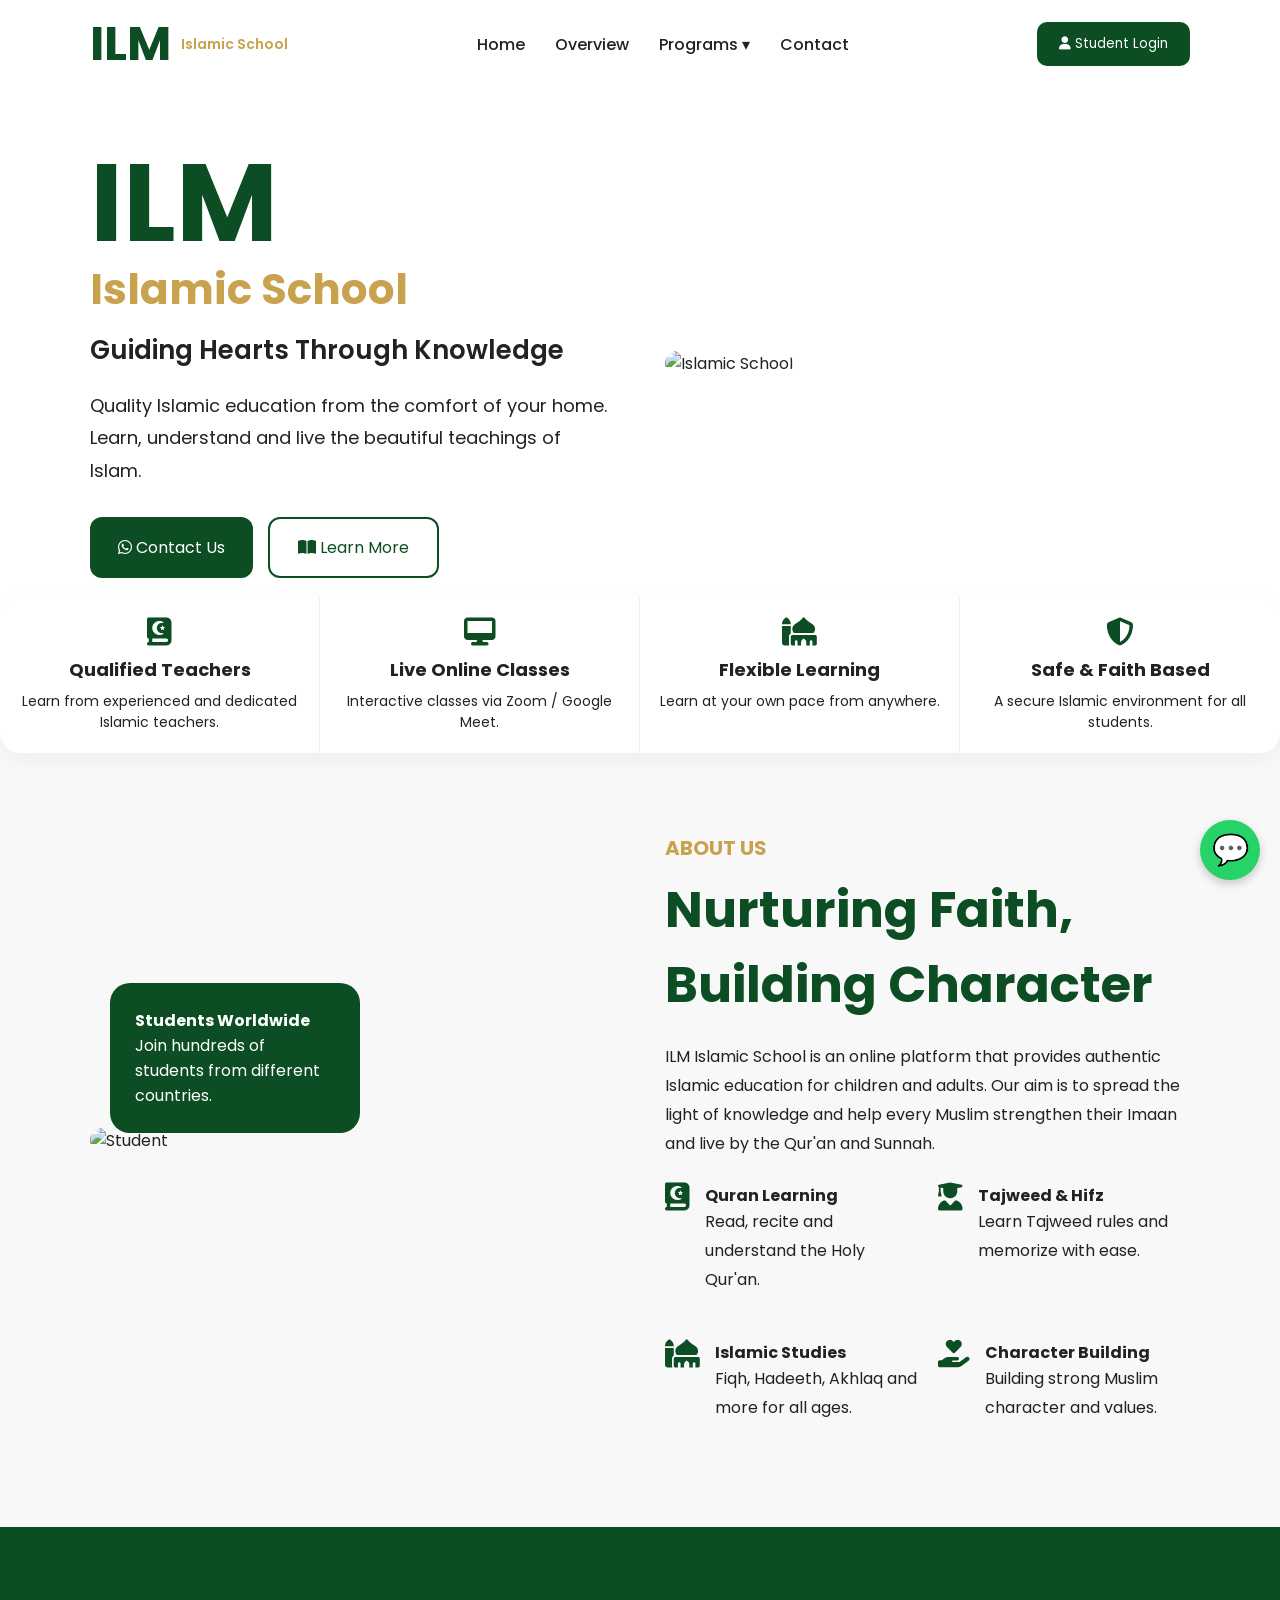
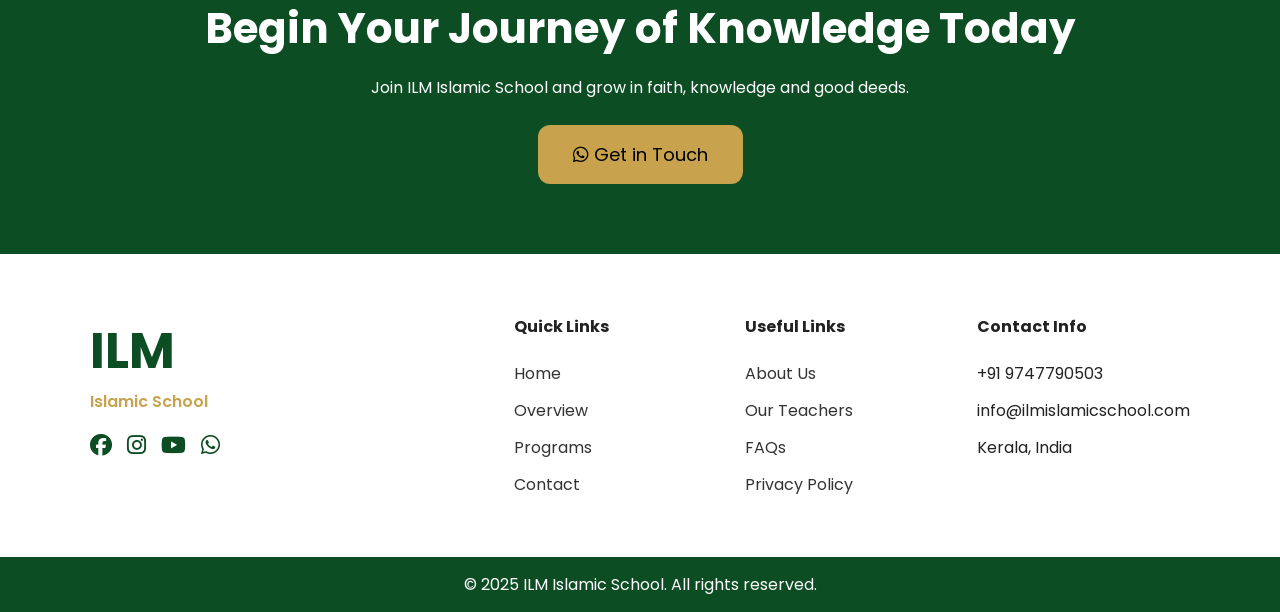
==== index.html @ 9dd50a50 "Update index.html" ====
<!DOCTYPE html>
<html lang="en">
<head>
<meta charset="UTF-8">
<meta name="viewport" content="width=device-width, initial-scale=1.0">

<title>ILM Islamic School</title>

<link rel="stylesheet" href="style.css">

<link rel="preconnect" href="https://fonts.googleapis.com">
<link rel="preconnect" href="https://fonts.gstatic.com" crossorigin>

<link href="https://fonts.googleapis.com/css2?family=Poppins:wght@300;400;500;600;700&display=swap" rel="stylesheet">

<link rel="stylesheet"
href="https://cdnjs.cloudflare.com/ajax/libs/font-awesome/6.5.1/css/all.min.css">

</head>

<body>

<!-- HEADER -->

<header>

<div class="logo">
<h1>ILM</h1>
<p>Islamic School</p>
</div>

<div class="menu-toggle">☰</div>

<nav>
<ul class="nav-links">

<li><a href="#">Home</a></li>

<li><a href="#">Overview</a></li>

<li class="dropdown">

<a href="#">Programs ▾</a>

<ul class="dropdown-menu">

<li><a href="#">Madrasa Program</a></li>

<li><a href="#">Quran & Tajweed</a></li>

<li><a href="#">Islamic Studies</a></li>

<li><a href="#">Weekend Batch</a></li>

<li><a href="#">German Language</a></li>

</ul>

</li>

<li><a href="#">Contact</a></li>

</ul>
</nav>

<button class="login-btn">
<i class="fa-solid fa-user"></i>
Student Login
</button>

</header>

<!-- HERO -->

<section class="hero fade-in">

<div class="hero-left">

<h2>ILM</h2>

<h3>Islamic School</h3>

<p class="tagline">
Guiding Hearts Through Knowledge
</p>

<p class="desc">

Quality Islamic education from the comfort
of your home. Learn, understand and live
the beautiful teachings of Islam.

</p>

<div class="hero-buttons">

<button class="green-btn">
<i class="fa-brands fa-whatsapp"></i>
Contact Us
</button>

<button class="outline-btn">
<i class="fa-solid fa-book-open"></i>
Learn More
</button>

</div>

</div>

<div class="hero-right">

<img src="https://images.unsplash.com/photo-1609599006353-e629aaabfeae?q=80&w=1200&auto=format&fit=crop" alt="Islamic School">

</div>

</section>

<!-- FEATURES -->

<section class="features fade-in">

<div class="feature-box">

<i class="fa-solid fa-book-quran"></i>

<h4>Qualified Teachers</h4>

<p>
Learn from experienced and dedicated Islamic teachers.
</p>

</div>

<div class="feature-box">

<i class="fa-solid fa-desktop"></i>

<h4>Live Online Classes</h4>

<p>
Interactive classes via Zoom / Google Meet.
</p>

</div>

<div class="feature-box">

<i class="fa-solid fa-mosque"></i>

<h4>Flexible Learning</h4>

<p>
Learn at your own pace from anywhere.
</p>

</div>

<div class="feature-box">

<i class="fa-solid fa-shield-halved"></i>

<h4>Safe & Faith Based</h4>

<p>
A secure Islamic environment for all students.
</p>

</div>

</section>

<!-- ABOUT -->

<section class="about fade-in">

<div class="about-image">

<img src="https://images.unsplash.com/photo-1516321318423-f06f85e504b3?q=80&w=1200&auto=format&fit=crop" alt="Student">

<div class="student-box">

<h4>Students Worldwide</h4>

<p>
Join hundreds of students from different countries.
</p>

</div>

</div>

<div class="about-text">

<h5>ABOUT US</h5>

<h2>
Nurturing Faith,<br>
Building Character
</h2>

<p>

ILM Islamic School is an online platform that provides authentic Islamic education for children and adults. Our aim is to spread the light of knowledge and help every Muslim strengthen their Imaan and live by the Qur'an and Sunnah.

</p>

<div class="about-grid">

<div class="about-item">

<i class="fa-solid fa-book-quran"></i>

<div>

<h4>Quran Learning</h4>

<p>
Read, recite and understand the Holy Qur'an.
</p>

</div>

</div>

<div class="about-item">

<i class="fa-solid fa-user-graduate"></i>

<div>

<h4>Tajweed & Hifz</h4>

<p>
Learn Tajweed rules and memorize with ease.
</p>

</div>

</div>

<div class="about-item">

<i class="fa-solid fa-mosque"></i>

<div>

<h4>Islamic Studies</h4>

<p>
Fiqh, Hadeeth, Akhlaq and more for all ages.
</p>

</div>

</div>

<div class="about-item">

<i class="fa-solid fa-hand-holding-heart"></i>

<div>

<h4>Character Building</h4>

<p>
Building strong Muslim character and values.
</p>

</div>

</div>

</div>

</div>

</section>

<!-- CTA -->

<section class="cta fade-in">

<h2>Begin Your Journey of Knowledge Today</h2>

<p>

Join ILM Islamic School and grow in faith,
knowledge and good deeds.

</p>

<button>

<i class="fa-brands fa-whatsapp"></i>
Get in Touch

</button>

</section>

<!-- FOOTER -->

<footer>

<div class="footer-logo">

<h2>ILM</h2>

<p>Islamic School</p>

<div class="socials">

<i class="fa-brands fa-facebook"></i>

<i class="fa-brands fa-instagram"></i>

<i class="fa-brands fa-youtube"></i>

<i class="fa-brands fa-whatsapp"></i>

</div>

</div>

<div class="footer-links">

<h4>Quick Links</h4>

<a href="#">Home</a>

<a href="#">Overview</a>

<a href="#">Programs</a>

<a href="#">Contact</a>

</div>

<div class="footer-links">

<h4>Useful Links</h4>

<a href="#">About Us</a>

<a href="#">Our Teachers</a>

<a href="#">FAQs</a>

<a href="#">Privacy Policy</a>

</div>

<div class="footer-links">

<h4>Contact Info</h4>

<p>+91 9747790503</p>

<p>info@ilmislamicschool.com</p>

<p>Kerala, India</p>

</div>

</footer>

<div class="copyright">

© 2025 ILM Islamic School. All rights reserved.

</div>

<a href="https://wa.me/919747790503" class="whatsapp-float">
💬
</a>

<script>

const toggle = document.querySelector(".menu-toggle");

const nav = document.querySelector(".nav-links");

toggle.addEventListener("click", () => {
nav.classList.toggle("active");
});

</script>

<script>

const faders = document.querySelectorAll('.fade-in');

window.addEventListener('scroll', () => {

faders.forEach(fader => {

const top = fader.getBoundingClientRect().top;

if(top < window.innerHeight - 100){
fader.classList.add('show');
}

});

});

</script>

</body>
</html>
---- style.css ----
*{
margin:0;
padding:0;
box-sizing:border-box;
font-family:'Poppins',sans-serif;
}

body{
background:#f8f8f8;
color:#222;
}

/* HEADER */

header{
display:flex;
justify-content:space-between;
align-items:center;
padding:20px 7%;
background:white;
}

.logo h1{
font-size:48px;
color:#0d4d23;
line-height:1;
}

.logo p{
font-size:14px;
color:#c8a24c;
font-weight:600;
}

nav{
display:flex;
gap:30px;
}

nav a{
text-decoration:none;
color:#222;
font-weight:500;
}

.login-btn{
background:#0d4d23;
color:white;
border:none;
padding:12px 22px;
border-radius:10px;
cursor:pointer;
}

/* HERO */

.hero{
display:grid;
grid-template-columns:1fr 1fr;
align-items:center;
padding:60px 7%;
gap:50px;
background:white;
}

.hero-left h2{
font-size:110px;
color:#0d4d23;
line-height:1;
}

.hero-left h3{
font-size:42px;
color:#c8a24c;
margin-bottom:10px;
}

.tagline{
font-size:26px;
font-weight:600;
margin-bottom:20px;
}

.desc{
font-size:18px;
line-height:1.8;
margin-bottom:30px;
}

.hero-buttons{
display:flex;
gap:15px;
}

.green-btn{
background:#0d4d23;
color:white;
padding:16px 28px;
border:none;
border-radius:12px;
font-size:16px;
cursor:pointer;
}

.outline-btn{
border:2px solid #0d4d23;
padding:16px 28px;
border-radius:12px;
background:transparent;
color:#0d4d23;
font-size:16px;
cursor:pointer;
}

.hero-right img{
width:100%;
border-radius:30px;
}

/* FEATURES */

.features{
display:grid;
grid-template-columns:repeat(4,1fr);
background:white;
margin-top:-40px;
border-radius:20px;
overflow:hidden;
box-shadow:0 5px 20px rgba(0,0,0,0.05);
}

.feature-box{
padding:20px 15px;
text-align:center;
border-right:1px solid #eee;
background:none;
box-shadow:none;
border-radius:0;
}

.feature-box:last-child{
border-right:none;
}

.feature-box i{
font-size:28px;
color:#0d4d23;
margin-bottom:10px;
}

.feature-box h4{
font-size:18px;
margin-bottom:8px;
}

.feature-box p{
font-size:14px;
line-height:1.5;
}

/* ABOUT */

.about{
display:grid;
grid-template-columns:1fr 1fr;
gap:50px;
padding:80px 7%;
align-items:center;
}

.about-image{
position:relative;
}

.about-image img{
width:100%;
border-radius:25px;
}

.student-box{
position:absolute;
bottom:20px;
left:20px;
background:#0d4d23;
color:white;
padding:25px;
border-radius:20px;
width:250px;
}

.about-text h5{
color:#c8a24c;
font-size:20px;
margin-bottom:10px;
}

.about-text h2{
font-size:50px;
color:#0d4d23;
margin-bottom:20px;
}

.about-text p{
line-height:1.8;
margin-bottom:25px;
}

.about-grid{
display:grid;
grid-template-columns:1fr 1fr;
gap:20px;
}

.about-item{
display:flex;
gap:15px;
align-items:flex-start;
}

.about-item i{
font-size:28px;
color:#0d4d23;
}

/* CTA */

.cta{
background:#0d4d23;
color:white;
text-align:center;
padding:70px 20px;
}

.cta h2{
font-size:42px;
margin-bottom:15px;
}

.cta p{
margin-bottom:25px;
}

.cta button{
background:#c8a24c;
border:none;
padding:16px 35px;
border-radius:12px;
font-size:18px;
cursor:pointer;
}

/* FOOTER */

footer{
background:white;
padding:60px 7%;
display:grid;
grid-template-columns:2fr 1fr 1fr 1fr;
gap:40px;
}

.footer-logo h2{
font-size:50px;
color:#0d4d23;
}

.footer-logo p{
color:#c8a24c;
font-weight:600;
margin-bottom:20px;
}

.socials{
display:flex;
gap:15px;
font-size:22px;
color:#0d4d23;
}

.footer-links{
display:flex;
flex-direction:column;
gap:12px;
}

.footer-links h4{
margin-bottom:10px;
}

.footer-links a{
text-decoration:none;
  
color:#333;

  @media (max-width: 768px) {

  header {
    flex-direction: column;
    gap: 20px;
    padding: 20px;
  }

  nav {
    display: flex;
    flex-wrap: wrap;
    justify-content: center;
    gap: 10px;
  }

  .hero {
    flex-direction: column;
    padding: 20px;
  }

  .hero-left,
  .hero-right {
    width: 100%;
  }

  .hero-left h1 {
    font-size: 60px;
  }

  .hero-left p {
    font-size: 18px;
  }

  .hero-buttons {
    flex-direction: column;
    gap: 15px;
  }

  .features,
  .about-content {
    grid-template-columns: 1fr;
  }

  .about {
    flex-direction: column;
  }

  footer {
    text-align: center;
  }

  .footer-content {
    flex-direction: column;
    gap: 20px;
  }

  img {
    max-width: 100%;
    height: auto;
  }
  }
}

.copyright{
background:#0d4d23;
color:white;
text-align:center;
padding:15px;
}

/* RESPONSIVE */

@media(max-width:768px){

.hero{
grid-template-columns:1fr;
}

.features{
grid-template-columns:1fr;
}

.about{
grid-template-columns:1fr;
}

.about-grid{
grid-template-columns:1fr;
}

footer{
grid-template-columns:1fr;
}

nav{
display:none;
}

.hero-left h2{
font-size:70px;
}

.hero-left h3{
font-size:30px;
}

}
.logo{
    display:flex;
    align-items:center;
    gap:10px;
}

.logo img{
    width:50px;
    height:50px;
    object-fit:cover;
    border-radius:50%;
}
.dropdown {
  position: relative;
}

.dropdown-menu {
  display: none;
  position: absolute;
  top: 100%;
  left: 0;
  background: white;
  min-width: 220px;
  border-radius: 10px;
  padding: 10px 0;
  box-shadow: 0 5px 15px rgba(0,0,0,0.1);
  z-index: 1000;
}

.dropdown-menu li {
  list-style: none;
}

.dropdown-menu li a {
  display: block;
  padding: 12px 18px;
  text-decoration: none;
  color: #0b5d2a;
  font-weight: 500;
}

.dropdown-menu li a:hover {
  background: #f3f3f3;
}

.dropdown:hover .dropdown-menu {
  display: block;
}

.dropdown-menu.show {
  display: block;
}
.nav-links{
display:flex;
gap:30px;
list-style:none;
align-items:center;
margin:0;
padding:0;
}

nav{
display:flex;
align-items:center;
gap:30px;
}
.dropdown-menu{
opacity:0;
visibility:hidden;
transform:translateY(10px);
transition:all 0.3s ease;
}

.dropdown:hover .dropdown-menu{
opacity:1;
visibility:visible;
transform:translateY(0);
}

.dropdown-menu.show{
opacity:1;
visibility:visible;
transform:translateY(0);
display:block;
  nav{
position:sticky;
top:0;
z-index:1000;
background:white;
  }
}
.whatsapp-float{
position:fixed;
bottom:20px;
right:20px;
width:60px;
height:60px;
background:#25D366;
color:white;
border-radius:50%;
display:flex;
align-items:center;
justify-content:center;
font-size:30px;
text-decoration:none;
box-shadow:0 4px 10px rgba(0,0,0,0.2);
z-index:1000;
transition:0.3s;
}

.whatsapp-float:hover{
transform:scale(1.1);
}
.menu-toggle{
display:none;
font-size:30px;
cursor:pointer;
color:#0b5d2a;
}

@media(max-width:768px){

.menu-toggle{
display:block;
}

.nav-links{
display:none;
flex-direction:column;
background:white;
position:absolute;
top:70px;
right:20px;
width:220px;
padding:20px;
border-radius:10px;
box-shadow:0 5px 15px rgba(0,0,0,0.1);
}

.nav-links.active{
display:flex;
}
}
.fade-in{
opacity:0;
transform:translateY(30px);
transition:all 1s ease;
}

.fade-in.show{
opacity:1;
transform:translateY(0);
}
@media(max-width:768px){

nav{
padding:15px 5%;
}

.logo h1{
font-size:28px;
}

.logo p{
font-size:14px;
}

.hero{
grid-template-columns:1fr;
padding:40px 5%;
gap:30px;
}

.hero-text h1{
font-size:70px;
line-height:1;
}

.hero-text h2{
font-size:32px;
}

.hero-text h3{
font-size:26px;
line-height:1.3;
}

.hero-text p{
font-size:16px;
line-height:1.8;
}

.hero-buttons{
flex-direction:row;
gap:15px;
}

.hero-buttons a{
flex:1;
text-align:center;
padding:14px;
font-size:16px;
}

.hero-image img{
width:100%;
border-radius:20px;
}

.features{
display:grid;
grid-template-columns:repeat(4,1fr);
background:white;
margin-top:-20px;
border-radius:15px;
overflow:hidden;
box-shadow:0 5px 20px rgba(0,0,0,0.05);
padding:0;
gap:0;
}

.feature-box{
padding:15px 8px;
border-right:1px solid #eee;
}

.feature-box:last-child{
border-right:none;
}

.feature-box i{
font-size:20px;
margin-bottom:8px;
}

.feature-box h4{
font-size:11px;
line-height:1.3;
}

.feature-box p{
font-size:10px;
line-height:1.4;
}

.about{
grid-template-columns:1fr;
padding:50px 5%;
}

.about-text h2{
font-size:42px;
line-height:1.2;
}

.footer{
grid-template-columns:1fr;
gap:30px;
text-align:center;
}

.nav-links{
display:none;
flex-direction:column;
background:white;
position:absolute;
top:80px;
left:5%;
width:90%;
padding:20px;
border-radius:15px;
box-shadow:0 5px 20px rgba(0,0,0,0.1);
}

.nav-links.active{
display:flex;
}

.menu-toggle{
display:block;
font-size:30px;
cursor:pointer;
}

}
/* MOBILE FEATURES FIX */
@media(max-width:768px){

.features{
display:grid;
grid-template-columns:repeat(4,1fr);
gap:0;
padding:0;
margin-top:-20px;
background:#fff;
border-radius:15px;
overflow:hidden;
box-shadow:0 5px 20px rgba(0,0,0,0.05);
}

.feature-box{
padding:12px 5px;
border-right:1px solid #eee;
box-shadow:none;
border-radius:0;
}

.feature-box:last-child{
border-right:none;
}

.feature-box i{
font-size:22px;
margin-bottom:8px;
}

.feature-box h4{
font-size:11px;
line-height:1.3;
margin-bottom:5px;
}

.feature-box p{
font-size:10px;
line-height:1.4;
}
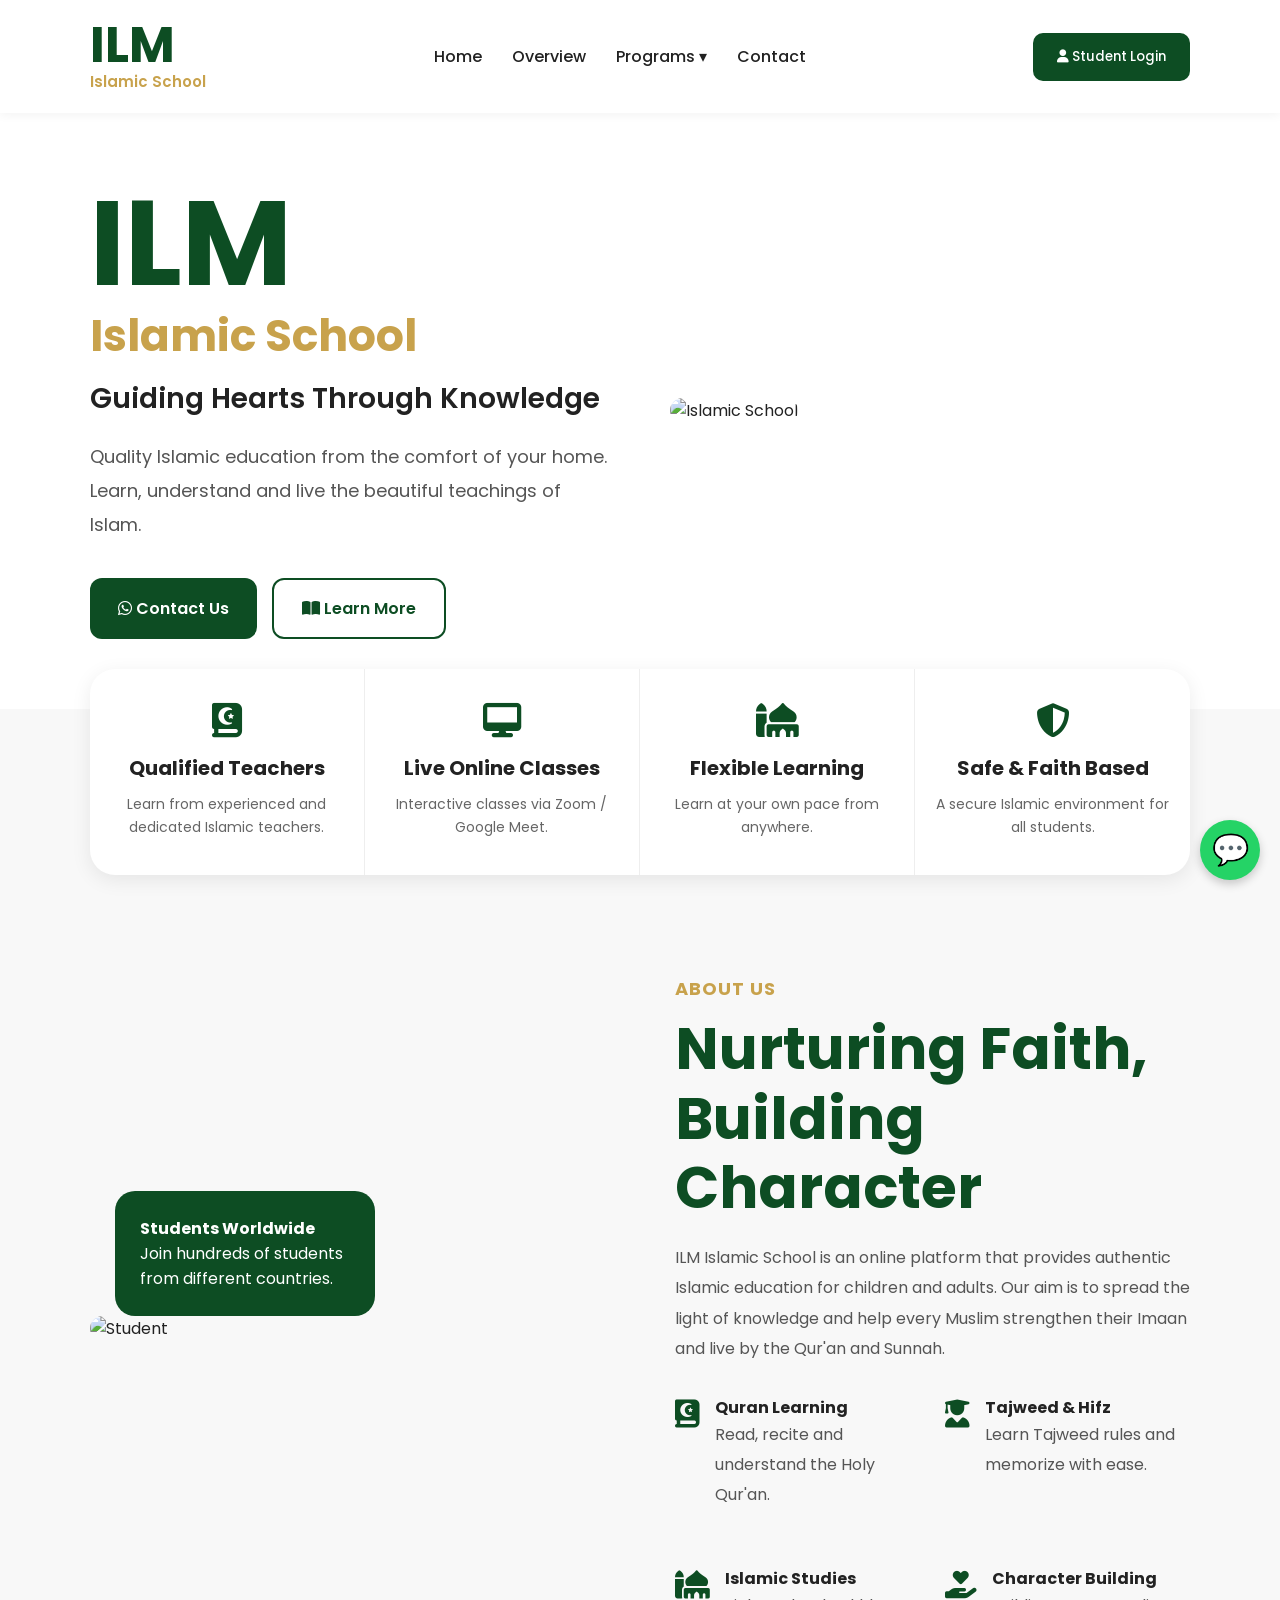
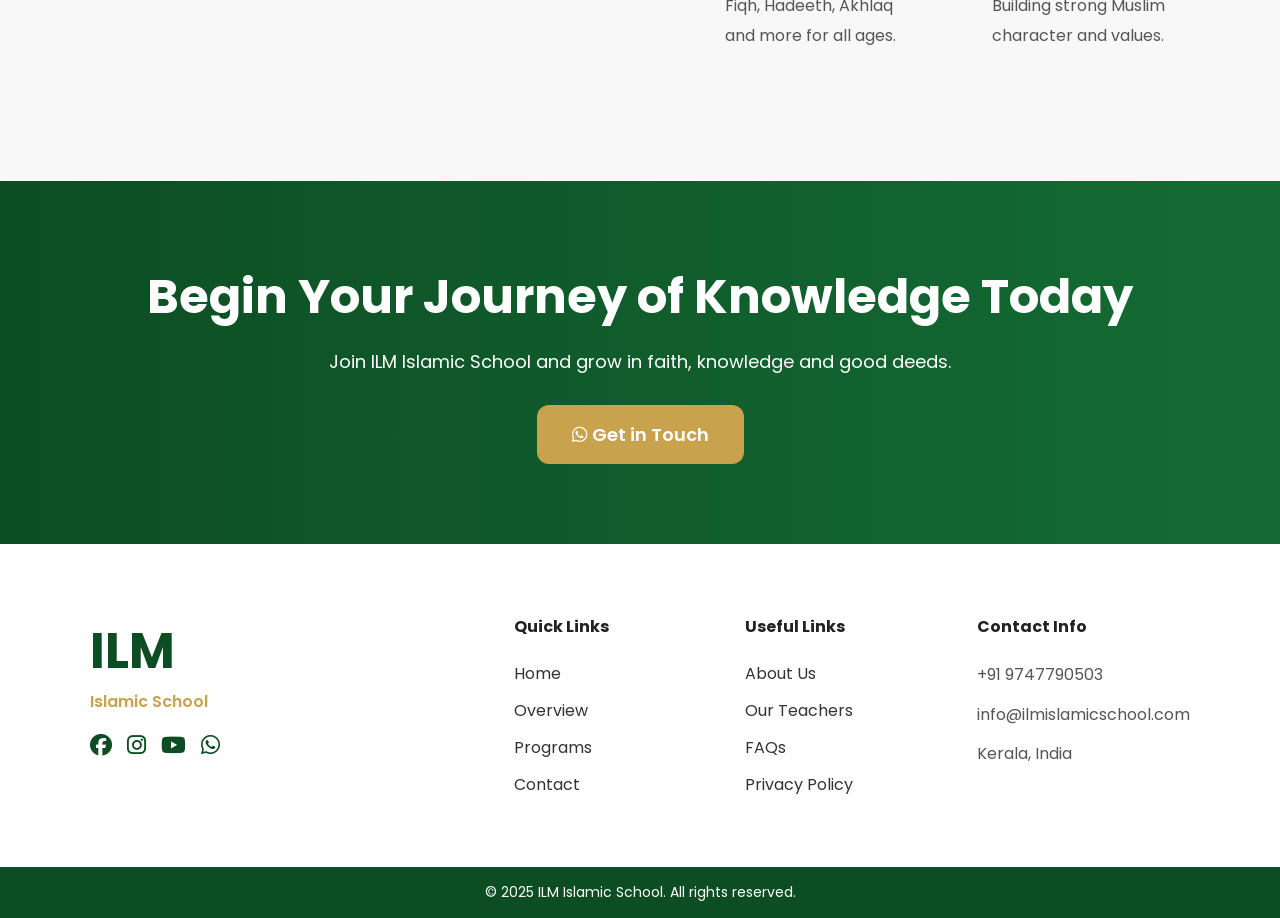
==== commit 6802c7b8: "Update index.html" ====
--- a/index.html
+++ b/index.html
@@ -406,6 +406,6 @@
 });
 
 </script>
-
+<script src="script.js"></script>
 </body>
 </html>
--- a/style.css
+++ b/style.css
@@ -8,6 +8,7 @@
 body{
 background:#f8f8f8;
 color:#222;
+overflow-x:hidden;
 }
 
 /* HEADER */
@@ -18,38 +19,104 @@
 align-items:center;
 padding:20px 7%;
 background:white;
+position:sticky;
+top:0;
+z-index:1000;
+box-shadow:0 2px 10px rgba(0,0,0,0.05);
 }
 
 .logo h1{
-font-size:48px;
-color:#0d4d23;
+font-size:50px;
 line-height:1;
+color:#0d4d23;
 }
 
 .logo p{
-font-size:14px;
+font-size:15px;
 color:#c8a24c;
 font-weight:600;
 }
 
 nav{
 display:flex;
+align-items:center;
+}
+
+.nav-links{
+display:flex;
 gap:30px;
-}
-
-nav a{
+list-style:none;
+align-items:center;
+}
+
+.nav-links a{
 text-decoration:none;
 color:#222;
 font-weight:500;
+transition:.3s;
+}
+
+.nav-links a:hover{
+color:#0d4d23;
 }
 
 .login-btn{
 background:#0d4d23;
 color:white;
 border:none;
-padding:12px 22px;
+padding:14px 24px;
 border-radius:10px;
 cursor:pointer;
+font-weight:500;
+transition:.3s;
+}
+
+.login-btn:hover{
+background:#083518;
+}
+
+.menu-toggle{
+display:none;
+font-size:30px;
+cursor:pointer;
+color:#0d4d23;
+}
+
+/* DROPDOWN */
+
+.dropdown{
+position:relative;
+}
+
+.dropdown-menu{
+position:absolute;
+top:100%;
+left:0;
+background:white;
+min-width:220px;
+padding:10px 0;
+border-radius:12px;
+box-shadow:0 5px 20px rgba(0,0,0,0.1);
+display:none;
+z-index:100;
+}
+
+.dropdown:hover .dropdown-menu{
+display:block;
+}
+
+.dropdown-menu li{
+list-style:none;
+}
+
+.dropdown-menu li a{
+display:block;
+padding:12px 18px;
+color:#0d4d23;
+}
+
+.dropdown-menu li a:hover{
+background:#f3f3f3;
 }
 
 /* HERO */
@@ -58,33 +125,34 @@
 display:grid;
 grid-template-columns:1fr 1fr;
 align-items:center;
-padding:60px 7%;
-gap:50px;
+gap:60px;
+padding:70px 7%;
 background:white;
 }
 
 .hero-left h2{
-font-size:110px;
-color:#0d4d23;
+font-size:120px;
 line-height:1;
+color:#0d4d23;
 }
 
 .hero-left h3{
-font-size:42px;
+font-size:44px;
 color:#c8a24c;
 margin-bottom:10px;
 }
 
 .tagline{
-font-size:26px;
+font-size:28px;
 font-weight:600;
 margin-bottom:20px;
 }
 
 .desc{
 font-size:18px;
-line-height:1.8;
-margin-bottom:30px;
+line-height:1.9;
+margin-bottom:35px;
+color:#555;
 }
 
 .hero-buttons{
@@ -92,28 +160,41 @@
 gap:15px;
 }
 
-.green-btn{
-background:#0d4d23;
-color:white;
+.green-btn,
+.outline-btn{
 padding:16px 28px;
-border:none;
 border-radius:12px;
 font-size:16px;
 cursor:pointer;
+font-weight:600;
+transition:.3s;
+}
+
+.green-btn{
+background:#0d4d23;
+border:none;
+color:white;
+}
+
+.green-btn:hover{
+background:#083518;
 }
 
 .outline-btn{
 border:2px solid #0d4d23;
-padding:16px 28px;
-border-radius:12px;
 background:transparent;
 color:#0d4d23;
-font-size:16px;
-cursor:pointer;
+}
+
+.outline-btn:hover{
+background:#0d4d23;
+color:white;
 }
 
 .hero-right img{
 width:100%;
+height:650px;
+object-fit:cover;
 border-radius:30px;
 }
 
@@ -123,19 +204,19 @@
 display:grid;
 grid-template-columns:repeat(4,1fr);
 background:white;
+margin:0 7%;
 margin-top:-40px;
-border-radius:20px;
+border-radius:25px;
 overflow:hidden;
-box-shadow:0 5px 20px rgba(0,0,0,0.05);
+box-shadow:0 5px 20px rgba(0,0,0,0.08);
+position:relative;
+z-index:10;
 }
 
 .feature-box{
-padding:20px 15px;
+padding:35px 20px;
 text-align:center;
 border-right:1px solid #eee;
-background:none;
-box-shadow:none;
-border-radius:0;
 }
 
 .feature-box:last-child{
@@ -143,19 +224,20 @@
 }
 
 .feature-box i{
-font-size:28px;
-color:#0d4d23;
+font-size:34px;
+color:#0d4d23;
+margin-bottom:15px;
+}
+
+.feature-box h4{
 margin-bottom:10px;
-}
-
-.feature-box h4{
-font-size:18px;
-margin-bottom:8px;
+font-size:20px;
 }
 
 .feature-box p{
 font-size:14px;
-line-height:1.5;
+line-height:1.7;
+color:#666;
 }
 
 /* ABOUT */
@@ -163,8 +245,8 @@
 .about{
 display:grid;
 grid-template-columns:1fr 1fr;
-gap:50px;
-padding:80px 7%;
+gap:70px;
+padding:100px 7%;
 align-items:center;
 }
 
@@ -174,70 +256,74 @@
 
 .about-image img{
 width:100%;
-border-radius:25px;
+border-radius:30px;
 }
 
 .student-box{
 position:absolute;
-bottom:20px;
-left:20px;
+bottom:25px;
+left:25px;
 background:#0d4d23;
 color:white;
 padding:25px;
 border-radius:20px;
-width:250px;
+width:260px;
 }
 
 .about-text h5{
 color:#c8a24c;
-font-size:20px;
-margin-bottom:10px;
+font-size:18px;
+margin-bottom:12px;
+letter-spacing:1px;
 }
 
 .about-text h2{
-font-size:50px;
+font-size:58px;
+line-height:1.2;
 color:#0d4d23;
 margin-bottom:20px;
 }
 
 .about-text p{
-line-height:1.8;
-margin-bottom:25px;
+line-height:1.9;
+color:#555;
+margin-bottom:30px;
 }
 
 .about-grid{
 display:grid;
 grid-template-columns:1fr 1fr;
-gap:20px;
+gap:25px;
 }
 
 .about-item{
 display:flex;
 gap:15px;
-align-items:flex-start;
 }
 
 .about-item i{
 font-size:28px;
 color:#0d4d23;
+margin-top:5px;
 }
 
 /* CTA */
 
 .cta{
-background:#0d4d23;
+background:linear-gradient(to right,#0d4d23,#146c34);
 color:white;
 text-align:center;
-padding:70px 20px;
+padding:80px 20px;
 }
 
 .cta h2{
-font-size:42px;
+font-size:48px;
 margin-bottom:15px;
 }
 
 .cta p{
-margin-bottom:25px;
+margin-bottom:30px;
+font-size:18px;
 }
 
 .cta button{
@@ -246,14 +332,21 @@
 padding:16px 35px;
 border-radius:12px;
 font-size:18px;
+font-weight:600;
 cursor:pointer;
+color:white;
+transition:.3s;
+}
+
+.cta button:hover{
+background:#b48d3d;
 }
 
 /* FOOTER */
 
 footer{
 background:white;
-padding:60px 7%;
+padding:70px 7%;
 display:grid;
 grid-template-columns:2fr 1fr 1fr 1fr;
 gap:40px;
@@ -277,6 +370,15 @@
 color:#0d4d23;
 }
 
+.socials i{
+cursor:pointer;
+transition:.3s;
+}
+
+.socials i:hover{
+transform:translateY(-3px);
+}
+
 .footer-links{
 display:flex;
 flex-direction:column;
@@ -289,70 +391,17 @@
 
 .footer-links a{
 text-decoration:none;
-  
 color:#333;
-
-  @media (max-width: 768px) {
-
-  header {
-    flex-direction: column;
-    gap: 20px;
-    padding: 20px;
-  }
-
-  nav {
-    display: flex;
-    flex-wrap: wrap;
-    justify-content: center;
-    gap: 10px;
-  }
-
-  .hero {
-    flex-direction: column;
-    padding: 20px;
-  }
-
-  .hero-left,
-  .hero-right {
-    width: 100%;
-  }
-
-  .hero-left h1 {
-    font-size: 60px;
-  }
-
-  .hero-left p {
-    font-size: 18px;
-  }
-
-  .hero-buttons {
-    flex-direction: column;
-    gap: 15px;
-  }
-
-  .features,
-  .about-content {
-    grid-template-columns: 1fr;
-  }
-
-  .about {
-    flex-direction: column;
-  }
-
-  footer {
-    text-align: center;
-  }
-
-  .footer-content {
-    flex-direction: column;
-    gap: 20px;
-  }
-
-  img {
-    max-width: 100%;
-    height: auto;
-  }
-  }
+transition:.3s;
+}
+
+.footer-links a:hover{
+color:#0d4d23;
+}
+
+.footer-links p{
+color:#555;
+line-height:1.7;
 }
 
 .copyright{
@@ -360,136 +409,11 @@
 color:white;
 text-align:center;
 padding:15px;
-}
-
-/* RESPONSIVE */
-
-@media(max-width:768px){
-
-.hero{
-grid-template-columns:1fr;
-}
-
-.features{
-grid-template-columns:1fr;
-}
-
-.about{
-grid-template-columns:1fr;
-}
-
-.about-grid{
-grid-template-columns:1fr;
-}
-
-footer{
-grid-template-columns:1fr;
-}
-
-nav{
-display:none;
-}
-
-.hero-left h2{
-font-size:70px;
-}
-
-.hero-left h3{
-font-size:30px;
-}
-
-}
-.logo{
-    display:flex;
-    align-items:center;
-    gap:10px;
-}
-
-.logo img{
-    width:50px;
-    height:50px;
-    object-fit:cover;
-    border-radius:50%;
-}
-.dropdown {
-  position: relative;
-}
-
-.dropdown-menu {
-  display: none;
-  position: absolute;
-  top: 100%;
-  left: 0;
-  background: white;
-  min-width: 220px;
-  border-radius: 10px;
-  padding: 10px 0;
-  box-shadow: 0 5px 15px rgba(0,0,0,0.1);
-  z-index: 1000;
-}
-
-.dropdown-menu li {
-  list-style: none;
-}
-
-.dropdown-menu li a {
-  display: block;
-  padding: 12px 18px;
-  text-decoration: none;
-  color: #0b5d2a;
-  font-weight: 500;
-}
-
-.dropdown-menu li a:hover {
-  background: #f3f3f3;
-}
-
-.dropdown:hover .dropdown-menu {
-  display: block;
-}
-
-.dropdown-menu.show {
-  display: block;
-}
-.nav-links{
-display:flex;
-gap:30px;
-list-style:none;
-align-items:center;
-margin:0;
-padding:0;
-}
-
-nav{
-display:flex;
-align-items:center;
-gap:30px;
-}
-.dropdown-menu{
-opacity:0;
-visibility:hidden;
-transform:translateY(10px);
-transition:all 0.3s ease;
-}
-
-.dropdown:hover .dropdown-menu{
-opacity:1;
-visibility:visible;
-transform:translateY(0);
-}
-
-.dropdown-menu.show{
-opacity:1;
-visibility:visible;
-transform:translateY(0);
-display:block;
-  nav{
-position:sticky;
-top:0;
-z-index:1000;
-background:white;
-  }
-}
+font-size:14px;
+}
+
+/* WHATSAPP FLOAT */
+
 .whatsapp-float{
 position:fixed;
 bottom:20px;
@@ -506,64 +430,60 @@
 text-decoration:none;
 box-shadow:0 4px 10px rgba(0,0,0,0.2);
 z-index:1000;
-transition:0.3s;
+transition:.3s;
 }
 
 .whatsapp-float:hover{
 transform:scale(1.1);
 }
-.menu-toggle{
-display:none;
-font-size:30px;
-cursor:pointer;
-color:#0b5d2a;
-}
+
+/* ANIMATION */
+
+.fade-in{
+opacity:0;
+transform:translateY(30px);
+transition:all 1s ease;
+}
+
+.fade-in.show{
+opacity:1;
+transform:translateY(0);
+}
+
+/* MOBILE */
 
 @media(max-width:768px){
+
+header{
+padding:20px;
+}
 
 .menu-toggle{
 display:block;
+}
+
+nav{
+position:absolute;
+top:80px;
+right:20px;
 }
 
 .nav-links{
 display:none;
 flex-direction:column;
 background:white;
-position:absolute;
-top:70px;
-right:20px;
-width:220px;
 padding:20px;
-border-radius:10px;
-box-shadow:0 5px 15px rgba(0,0,0,0.1);
+width:230px;
+border-radius:15px;
+box-shadow:0 5px 20px rgba(0,0,0,0.1);
 }
 
 .nav-links.active{
 display:flex;
 }
-}
-.fade-in{
-opacity:0;
-transform:translateY(30px);
-transition:all 1s ease;
-}
-
-.fade-in.show{
-opacity:1;
-transform:translateY(0);
-}
-@media(max-width:768px){
-
-nav{
-padding:15px 5%;
-}
-
-.logo h1{
-font-size:28px;
-}
-
-.logo p{
-font-size:14px;
+
+.login-btn{
+display:none;
 }
 
 .hero{
@@ -572,156 +492,63 @@
 gap:30px;
 }
 
-.hero-text h1{
+.hero-left h2{
 font-size:70px;
-line-height:1;
-}
-
-.hero-text h2{
-font-size:32px;
-}
-
-.hero-text h3{
-font-size:26px;
-line-height:1.3;
-}
-
-.hero-text p{
-font-size:16px;
-line-height:1.8;
+}
+
+.hero-left h3{
+font-size:30px;
+}
+
+.tagline{
+font-size:22px;
 }
 
 .hero-buttons{
-flex-direction:row;
-gap:15px;
-}
-
-.hero-buttons a{
-flex:1;
-text-align:center;
-padding:14px;
-font-size:16px;
-}
-
-.hero-image img{
-width:100%;
-border-radius:20px;
+flex-direction:column;
+}
+
+.hero-right img{
+height:auto;
 }
 
 .features{
-display:grid;
-grid-template-columns:repeat(4,1fr);
-background:white;
-margin-top:-20px;
-border-radius:15px;
-overflow:hidden;
-box-shadow:0 5px 20px rgba(0,0,0,0.05);
-padding:0;
-gap:0;
+grid-template-columns:1fr 1fr;
+margin:20px;
 }
 
 .feature-box{
-padding:15px 8px;
-border-right:1px solid #eee;
-}
-
-.feature-box:last-child{
 border-right:none;
-}
-
-.feature-box i{
-font-size:20px;
-margin-bottom:8px;
-}
-
-.feature-box h4{
-font-size:11px;
-line-height:1.3;
-}
-
-.feature-box p{
-font-size:10px;
-line-height:1.4;
+border-bottom:1px solid #eee;
 }
 
 .about{
 grid-template-columns:1fr;
-padding:50px 5%;
+padding:70px 5%;
 }
 
 .about-text h2{
-font-size:42px;
-line-height:1.2;
-}
-
-.footer{
+font-size:38px;
+}
+
+.about-grid{
 grid-template-columns:1fr;
-gap:30px;
+}
+
+.student-box{
+position:relative;
+left:0;
+bottom:0;
+margin-top:20px;
+width:100%;
+}
+
+footer{
+grid-template-columns:1fr;
 text-align:center;
 }
 
-.nav-links{
-display:none;
-flex-direction:column;
-background:white;
-position:absolute;
-top:80px;
-left:5%;
-width:90%;
-padding:20px;
-border-radius:15px;
-box-shadow:0 5px 20px rgba(0,0,0,0.1);
-}
-
-.nav-links.active{
-display:flex;
-}
-
-.menu-toggle{
-display:block;
-font-size:30px;
-cursor:pointer;
-}
-
-}
-/* MOBILE FEATURES FIX */
-@media(max-width:768px){
-
-.features{
-display:grid;
-grid-template-columns:repeat(4,1fr);
-gap:0;
-padding:0;
-margin-top:-20px;
-background:#fff;
-border-radius:15px;
-overflow:hidden;
-box-shadow:0 5px 20px rgba(0,0,0,0.05);
-}
-
-.feature-box{
-padding:12px 5px;
-border-right:1px solid #eee;
-box-shadow:none;
-border-radius:0;
-}
-
-.feature-box:last-child{
-border-right:none;
-}
-
-.feature-box i{
-font-size:22px;
-margin-bottom:8px;
-}
-
-.feature-box h4{
-font-size:11px;
-line-height:1.3;
-margin-bottom:5px;
-}
-
-.feature-box p{
-font-size:10px;
-line-height:1.4;
-}+.socials{
+justify-content:center;
+}
+}
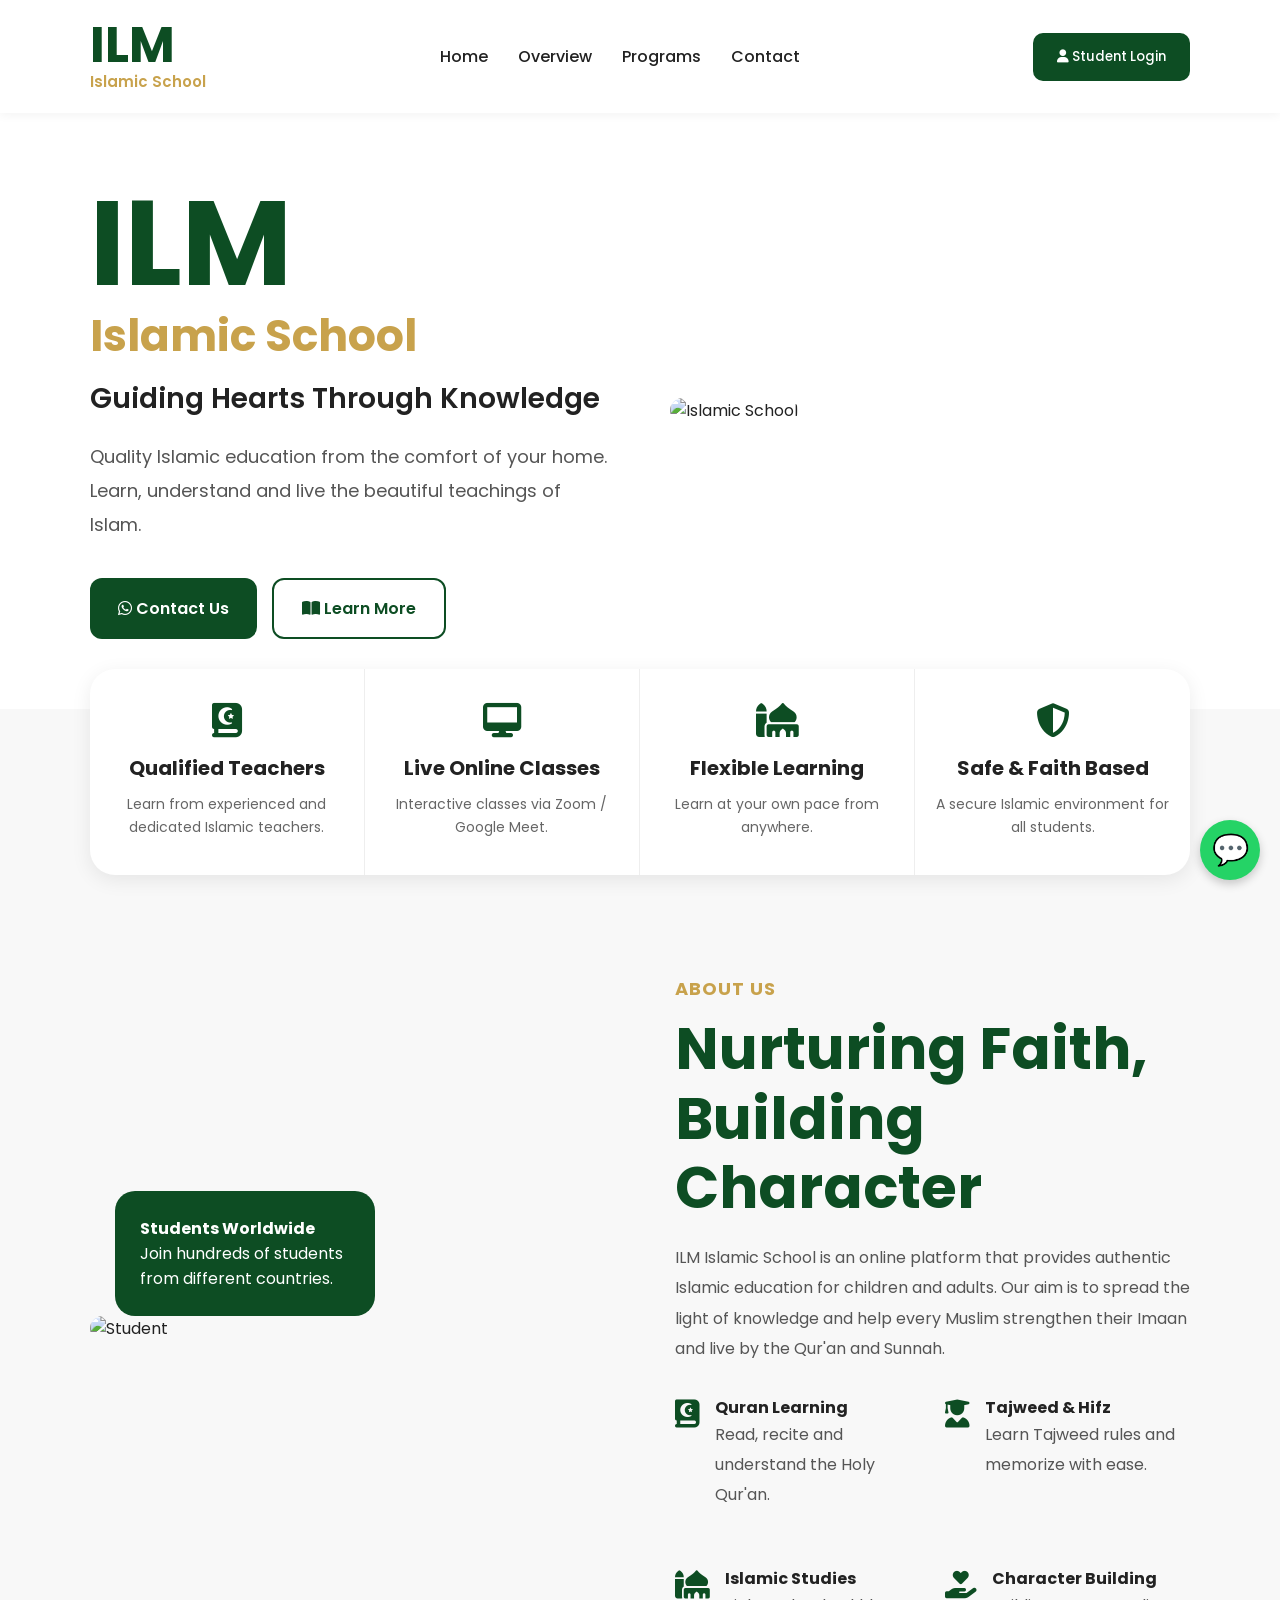
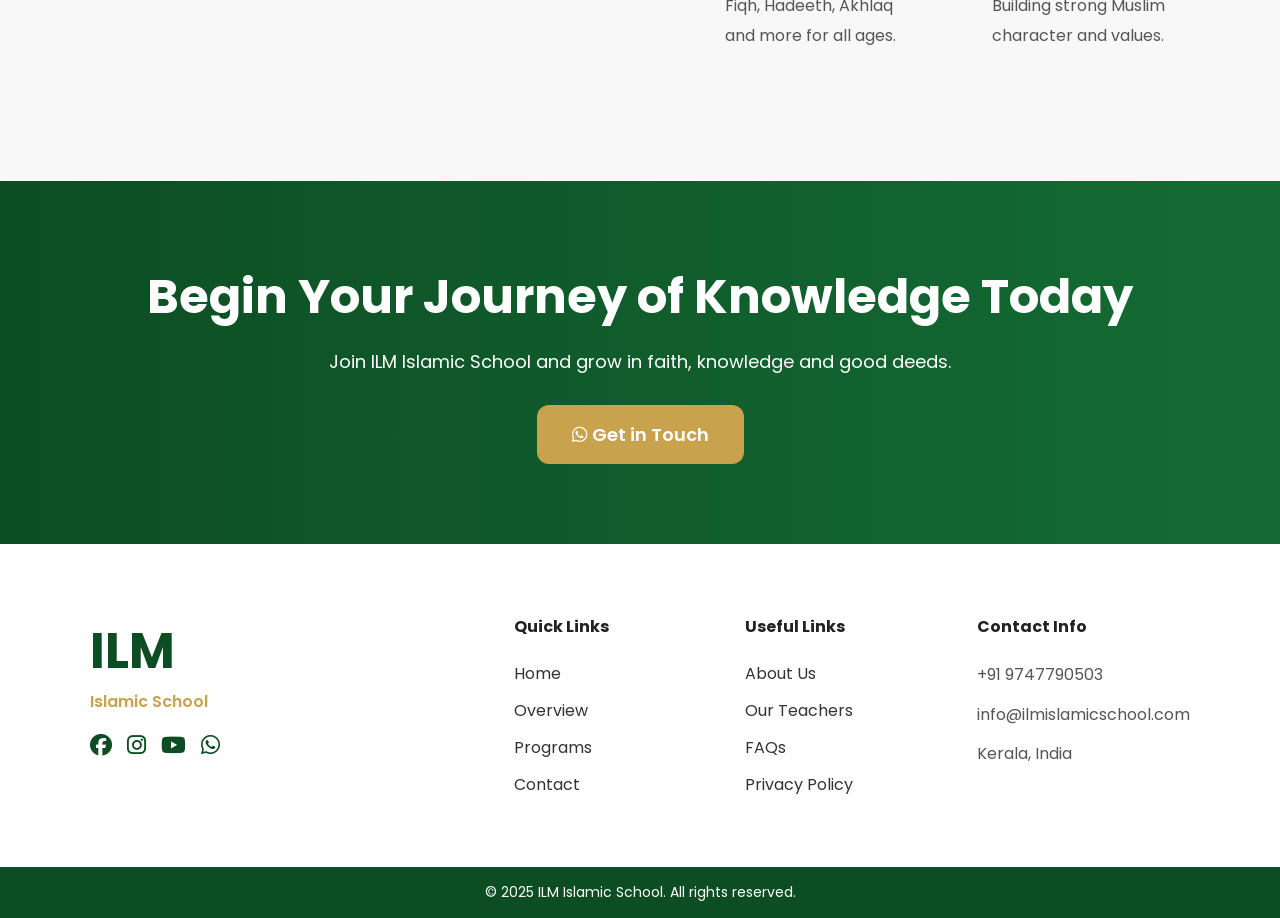
==== commit e3bdb4dd: "Update index.html" ====
--- a/index.html
+++ b/index.html
@@ -38,25 +38,7 @@
 
 <li><a href="#">Overview</a></li>
 
-<li class="dropdown">
-
-<a href="#">Programs ▾</a>
-
-<ul class="dropdown-menu">
-
-<li><a href="#">Madrasa Program</a></li>
-
-<li><a href="#">Quran & Tajweed</a></li>
-
-<li><a href="#">Islamic Studies</a></li>
-
-<li><a href="#">Weekend Batch</a></li>
-
-<li><a href="#">German Language</a></li>
-
-</ul>
-
-</li>
+<li><a href="programs.html">Programs</a></li>
 
 <li><a href="#">Contact</a></li>
 
--- a/style.css
+++ b/style.css
@@ -552,3 +552,85 @@
 justify-content:center;
 }
 }
+/* PROGRAM PAGE */
+
+.program-page{
+padding:70px 7%;
+display:flex;
+flex-direction:column;
+gap:35px;
+background:#f8f8f8;
+}
+
+.program-row{
+display:grid;
+grid-template-columns:1fr 1fr;
+background:white;
+border-radius:25px;
+overflow:hidden;
+box-shadow:0 5px 20px rgba(0,0,0,0.05);
+}
+
+.program-image img{
+width:100%;
+height:100%;
+object-fit:cover;
+display:block;
+}
+
+.program-info{
+padding:50px;
+display:flex;
+flex-direction:column;
+justify-content:center;
+}
+
+.program-info h2{
+font-size:42px;
+color:#0d4d23;
+margin-bottom:20px;
+}
+
+.program-info p{
+font-size:18px;
+line-height:1.9;
+color:#555;
+margin-bottom:30px;
+}
+
+.program-features{
+display:flex;
+flex-wrap:wrap;
+gap:25px;
+}
+
+.program-features span{
+display:flex;
+align-items:center;
+gap:10px;
+font-size:16px;
+color:#0d4d23;
+font-weight:500;
+}
+
+.program-features i{
+color:#0d4d23;
+}
+
+/* MOBILE */
+
+@media(max-width:768px){
+
+.program-row{
+grid-template-columns:1fr;
+}
+
+.program-info{
+padding:30px;
+}
+
+.program-info h2{
+font-size:32px;
+}
+
+}
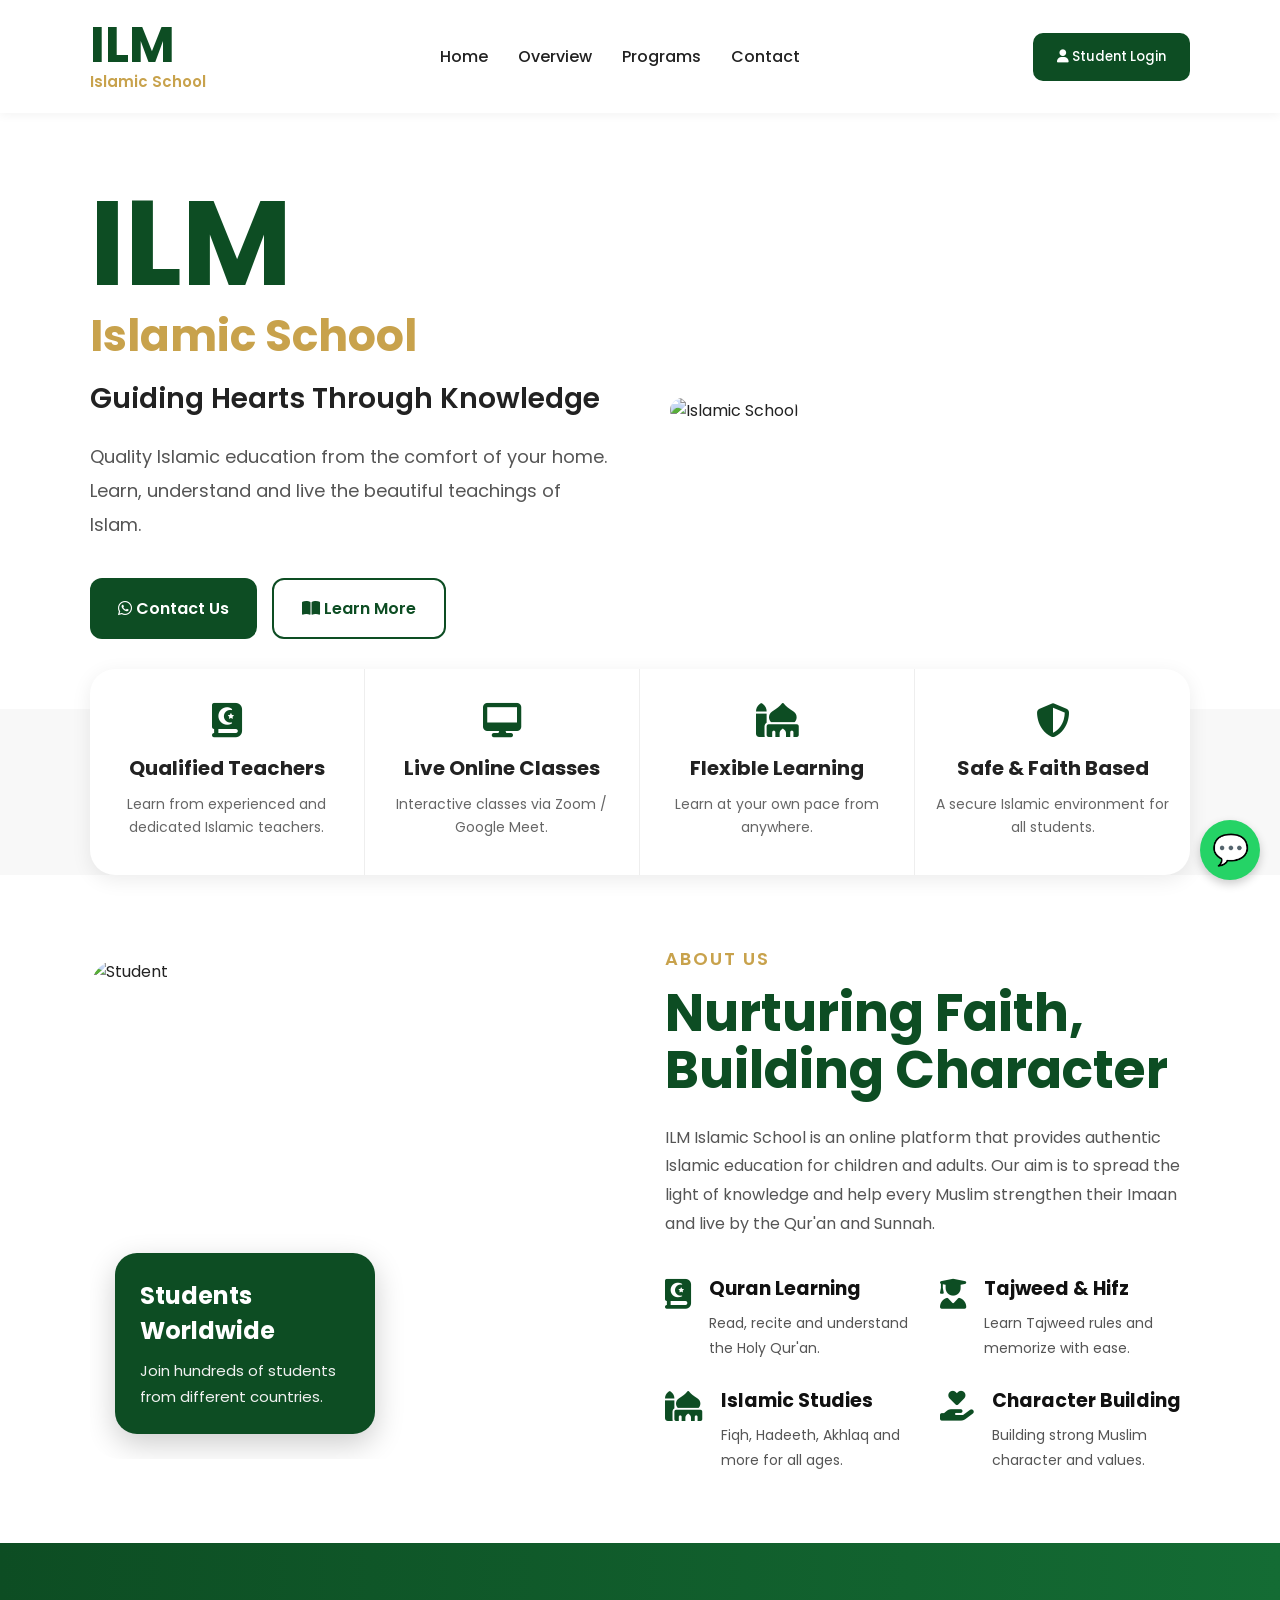
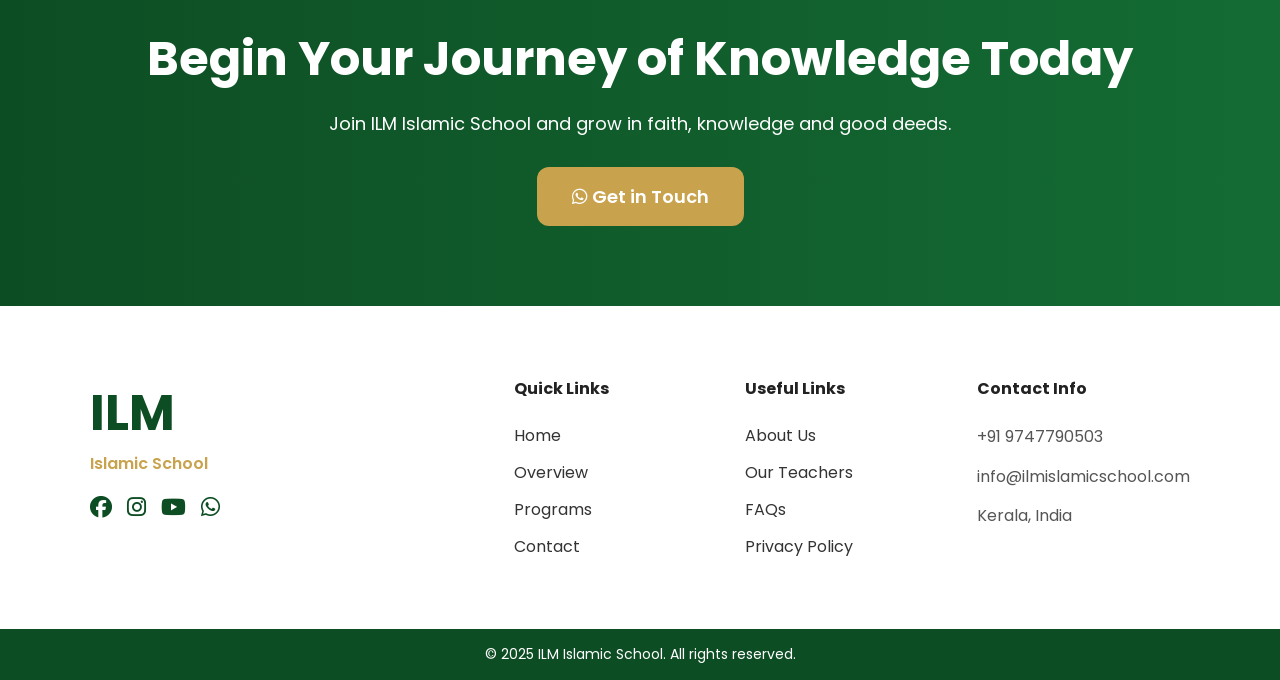
==== commit 8b31cf14: "Update index.html" ====
--- a/index.html
+++ b/index.html
@@ -36,7 +36,7 @@
 
 <li><a href="#">Home</a></li>
 
-<li><a href="#">Overview</a></li>
+<li><a href="overview.html">Overview</a></li>
 
 <li><a href="programs.html">Programs</a></li>
 
--- a/style.css
+++ b/style.css
@@ -245,19 +245,27 @@
 .about{
 display:grid;
 grid-template-columns:1fr 1fr;
-gap:70px;
-padding:100px 7%;
+gap:50px;
+padding:70px 7%;
 align-items:center;
+background:white;
 }
 
 .about-image{
 position:relative;
+overflow:hidden;
+border-radius:30px;
 }
 
 .about-image img{
 width:100%;
+height:500px;
+object-fit:cover;
+display:block;
 border-radius:30px;
 }
+
+/* Green student box */
 
 .student-box{
 position:absolute;
@@ -266,28 +274,45 @@
 background:#0d4d23;
 color:white;
 padding:25px;
-border-radius:20px;
+border-radius:22px;
 width:260px;
-}
+box-shadow:0 10px 30px rgba(0,0,0,0.2);
+}
+
+.student-box h4{
+font-size:24px;
+margin-bottom:10px;
+}
+
+.student-box p{
+font-size:15px;
+line-height:1.7;
+color:#f1f1f1;
+}
+
+/* Right side */
 
 .about-text h5{
 color:#c8a24c;
 font-size:18px;
 margin-bottom:12px;
-letter-spacing:1px;
+letter-spacing:2px;
+font-weight:600;
 }
 
 .about-text h2{
-font-size:58px;
-line-height:1.2;
-color:#0d4d23;
-margin-bottom:20px;
-}
-
-.about-text p{
-line-height:1.9;
+font-size:52px;
+line-height:1.1;
+color:#0d4d23;
+margin-bottom:25px;
+font-weight:700;
+}
+
+.about-text > p{
+line-height:1.8;
+font-size:16px;
 color:#555;
-margin-bottom:30px;
+margin-bottom:35px;
 }
 
 .about-grid{
@@ -298,15 +323,60 @@
 
 .about-item{
 display:flex;
-gap:15px;
+gap:18px;
+align-items:flex-start;
 }
 
 .about-item i{
-font-size:28px;
+font-size:30px;
 color:#0d4d23;
 margin-top:5px;
 }
 
+.about-item h4{
+font-size:19px;
+margin-bottom:8px;
+color:#111;
+}
+
+.about-item p{
+font-size:14px;
+line-height:1.8;
+color:#555;
+}
+
+/* MOBILE */
+
+@media(max-width:768px){
+
+.about{
+grid-template-columns:1fr;
+padding:70px 5%;
+gap:40px;
+}
+
+.about-image img{
+height:auto;
+}
+
+.student-box{
+width:100%;
+position:relative;
+left:0;
+bottom:0;
+margin-top:20px;
+}
+
+.about-text h2{
+font-size:46px;
+}
+
+.about-grid{
+grid-template-columns:1fr;
+gap:25px;
+}
+
+}
 /* CTA */
 
 .cta{
@@ -634,3 +704,222 @@
 }
 
 }
+@media (max-width: 768px){
+
+  .about-container{
+    display: flex;
+    flex-direction: column;
+    padding: 20px;
+    gap: 30px;
+  }
+
+  .about-text{
+    width: 100%;
+  }
+
+  .about-text h2{
+    font-size: 52px;
+    line-height: 1.1;
+  }
+
+  .about-image img{
+    width: 100%;
+    border-radius: 20px;
+  }
+
+  .about-grid{
+    display: grid;
+    grid-template-columns: 1fr 1fr;
+    gap: 20px;
+    margin-top: 25px;
+  }
+
+}
+/* OVERVIEW PAGE */
+
+.overview-page{
+padding:80px 7%;
+background:#f8f8f8;
+}
+
+/* MAIN SECTION */
+
+.overview-content{
+display:grid;
+grid-template-columns:1fr 1fr;
+gap:60px;
+align-items:center;
+margin-bottom:50px;
+}
+
+/* LEFT */
+
+.overview-left h5{
+color:#c8a24c;
+font-size:18px;
+letter-spacing:2px;
+margin-bottom:15px;
+display:flex;
+align-items:center;
+gap:10px;
+font-weight:600;
+}
+
+.overview-left h2{
+font-size:72px;
+line-height:1.1;
+color:#0d4d23;
+margin-bottom:20px;
+font-weight:700;
+}
+
+.overview-line{
+width:250px;
+height:3px;
+background:#c8a24c;
+border-radius:10px;
+margin-bottom:25px;
+}
+
+.overview-left p{
+font-size:18px;
+line-height:2;
+color:#555;
+margin-bottom:35px;
+}
+
+/* BOXES */
+
+.overview-grid{
+display:grid;
+grid-template-columns:1fr 1fr;
+gap:20px;
+}
+
+.overview-box{
+background:white;
+padding:28px 22px;
+border-radius:20px;
+box-shadow:0 5px 20px rgba(0,0,0,0.05);
+text-align:center;
+transition:.3s;
+}
+
+.overview-box:hover{
+transform:translateY(-5px);
+}
+
+.overview-box i{
+font-size:30px;
+color:#0d4d23;
+margin-bottom:15px;
+}
+
+.overview-box h4{
+font-size:22px;
+margin-bottom:10px;
+color:#222;
+}
+
+.overview-box p{
+font-size:15px;
+line-height:1.8;
+margin-bottom:0;
+color:#666;
+}
+
+/* RIGHT IMAGE */
+
+.overview-right img{
+width:100%;
+height:720px;
+object-fit:cover;
+border-radius:30px;
+box-shadow:0 10px 30px rgba(0,0,0,0.1);
+}
+
+/* CTA */
+
+.overview-cta{
+background:linear-gradient(to right,#0d4d23,#146c34);
+padding:35px 45px;
+border-radius:25px;
+display:flex;
+justify-content:space-between;
+align-items:center;
+gap:30px;
+color:white;
+}
+
+.overview-cta h3{
+font-size:40px;
+margin-bottom:10px;
+}
+
+.overview-cta p{
+font-size:17px;
+opacity:0.95;
+}
+
+.overview-cta button{
+background:#c8a24c;
+border:none;
+padding:18px 35px;
+border-radius:14px;
+font-size:18px;
+font-weight:600;
+cursor:pointer;
+color:white;
+transition:.3s;
+white-space:nowrap;
+}
+
+.overview-cta button:hover{
+background:#b89035;
+}
+
+/* MOBILE */
+
+@media(max-width:768px){
+
+.overview-page{
+padding:70px 5%;
+}
+
+.overview-content{
+grid-template-columns:1fr;
+gap:40px;
+}
+
+.overview-left h2{
+font-size:48px;
+}
+
+.overview-left p{
+font-size:16px;
+line-height:1.9;
+}
+
+.overview-grid{
+grid-template-columns:1fr;
+}
+
+.overview-right img{
+height:auto;
+}
+
+.overview-cta{
+flex-direction:column;
+text-align:center;
+padding:35px 25px;
+}
+
+.overview-cta h3{
+font-size:30px;
+}
+
+.overview-cta button{
+width:100%;
+}
+
+}
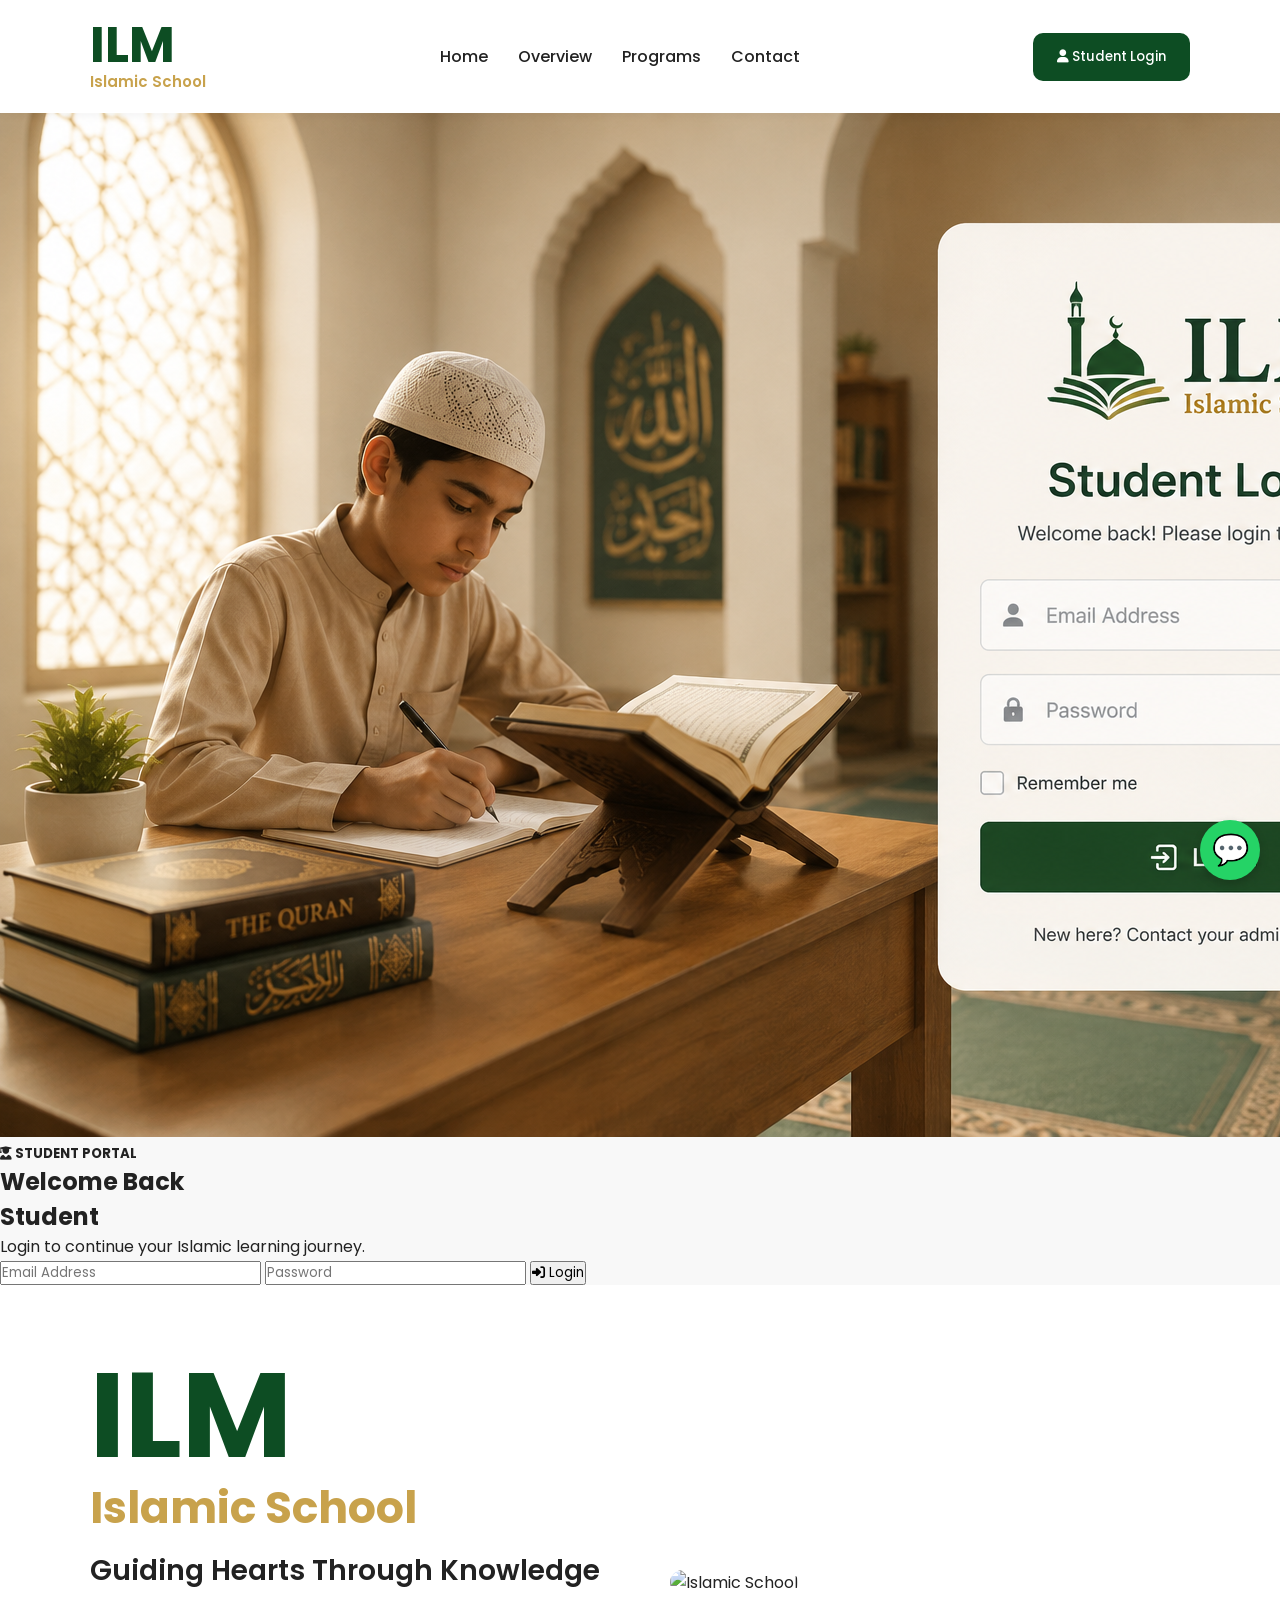
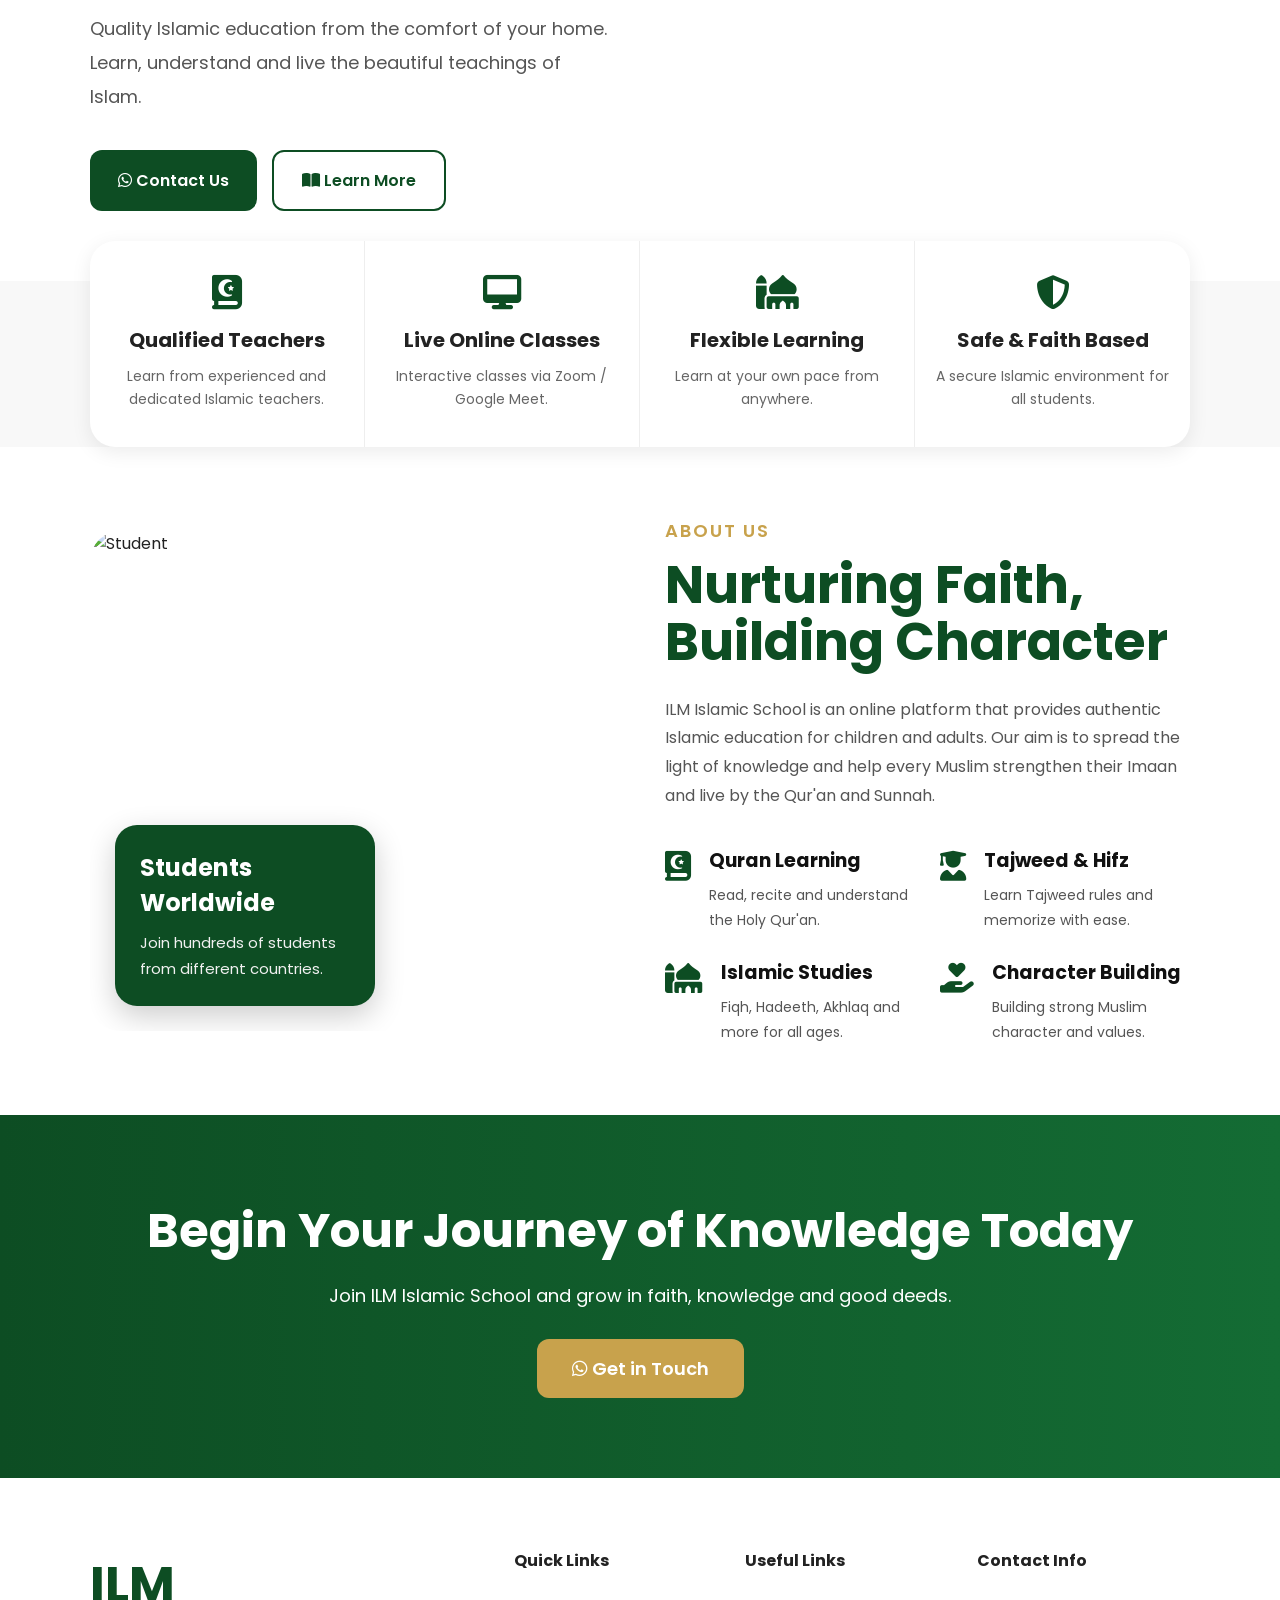
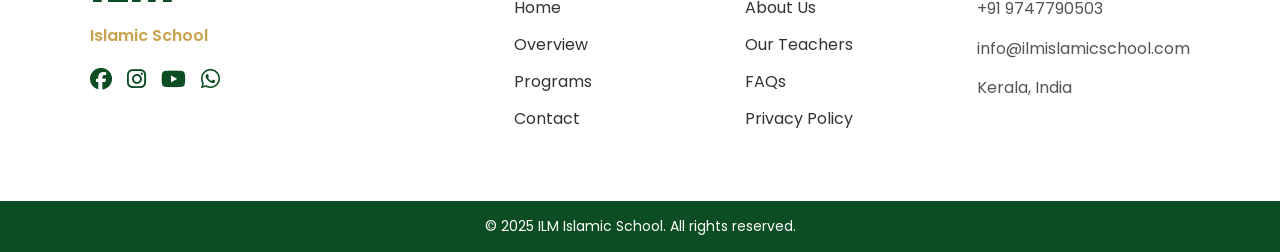
==== commit 9121d819: "Update index.html" ====
--- a/index.html
+++ b/index.html
@@ -34,13 +34,13 @@
 <nav>
 <ul class="nav-links">
 
-<li><a href="#">Home</a></li>
+<li><a href="index.html">Home</a></li>
 
 <li><a href="overview.html">Overview</a></li>
 
 <li><a href="programs.html">Programs</a></li>
 
-<li><a href="#">Contact</a></li>
+<li><a href="contact.html">Contact</a></li>
 
 </ul>
 </nav>
@@ -51,7 +51,46 @@
 </button>
 
 </header>
-
+<section class="student-login-page">
+
+<div class="login-left">
+
+<img src="student-login.jpg.png" alt="Student Login">
+
+</div>
+
+<div class="login-right">
+
+<h5>
+<i class="fa-solid fa-user-graduate"></i>
+STUDENT PORTAL
+</h5>
+
+<h2>
+Welcome Back <br>
+Student
+</h2>
+
+<p>
+Login to continue your Islamic learning journey.
+</p>
+
+<form class="student-login-form">
+
+<input type="email" placeholder="Email Address">
+
+<input type="password" placeholder="Password">
+
+<button type="submit">
+<i class="fa-solid fa-right-to-bracket"></i>
+Login
+</button>
+
+</form>
+
+</div>
+
+</section>
 <!-- HERO -->
 
 <section class="hero fade-in">
--- a/style.css
+++ b/style.css
@@ -923,3 +923,258 @@
 }
 
 }
+*{
+margin:0;
+padding:0;
+box-sizing:border-box;
+font-family:'Poppins',sans-serif;
+}
+
+body{
+background:#f8f8f8;
+color:#222;
+overflow-x:hidden;
+}
+
+/* HEADER */
+
+header{
+display:flex;
+justify-content:space-between;
+align-items:center;
+padding:20px 7%;
+background:white;
+position:sticky;
+top:0;
+z-index:1000;
+box-shadow:0 2px 10px rgba(0,0,0,0.05);
+}
+
+.logo h1{
+font-size:50px;
+line-height:1;
+color:#0d4d23;
+}
+
+.logo p{
+font-size:15px;
+color:#c8a24c;
+font-weight:600;
+}
+
+.nav-links{
+display:flex;
+gap:30px;
+list-style:none;
+}
+
+.nav-links a{
+text-decoration:none;
+color:#222;
+font-weight:500;
+}
+
+.login-btn{
+background:#0d4d23;
+color:white;
+border:none;
+padding:14px 24px;
+border-radius:10px;
+cursor:pointer;
+}
+
+.menu-toggle{
+display:none;
+font-size:30px;
+cursor:pointer;
+}
+
+/* CONTACT PAGE */
+
+.contact-page{
+padding:80px 7%;
+}
+
+.contact-top{
+display:grid;
+grid-template-columns:1fr 1fr;
+gap:60px;
+align-items:center;
+margin-bottom:60px;
+}
+
+.contact-left h5{
+color:#c8a24c;
+font-size:18px;
+letter-spacing:2px;
+margin-bottom:15px;
+}
+
+.contact-left h2{
+font-size:65px;
+line-height:1.1;
+color:#0d4d23;
+margin-bottom:20px;
+}
+
+.contact-line{
+width:180px;
+height:3px;
+background:#c8a24c;
+margin-bottom:25px;
+border-radius:10px;
+}
+
+.contact-left p{
+font-size:18px;
+line-height:1.9;
+color:#555;
+margin-bottom:35px;
+}
+
+.contact-info-grid{
+display:grid;
+grid-template-columns:1fr 1fr;
+gap:20px;
+}
+
+.contact-box{
+background:white;
+padding:25px;
+border-radius:20px;
+display:flex;
+gap:15px;
+align-items:flex-start;
+box-shadow:0 5px 20px rgba(0,0,0,0.05);
+}
+
+.contact-box i{
+font-size:26px;
+color:#0d4d23;
+margin-top:5px;
+}
+
+.contact-box h4{
+margin-bottom:8px;
+}
+
+.contact-box p{
+font-size:15px;
+margin:0;
+}
+
+.contact-right img{
+width:100%;
+border-radius:30px;
+}
+
+/* FORM */
+
+.contact-form-section{
+background:white;
+padding:50px;
+border-radius:30px;
+box-shadow:0 5px 20px rgba(0,0,0,0.05);
+}
+
+.contact-form-section h3{
+font-size:38px;
+color:#0d4d23;
+margin-bottom:30px;
+text-align:center;
+}
+
+.contact-form{
+display:flex;
+flex-direction:column;
+gap:20px;
+}
+
+.form-row{
+display:grid;
+grid-template-columns:1fr 1fr;
+gap:20px;
+}
+
+.contact-form input,
+.contact-form textarea{
+width:100%;
+padding:18px;
+border:1px solid #ddd;
+border-radius:15px;
+font-size:16px;
+outline:none;
+}
+
+.contact-form textarea{
+height:180px;
+resize:none;
+}
+
+.contact-form button{
+background:#0d4d23;
+color:white;
+border:none;
+padding:18px;
+border-radius:14px;
+font-size:18px;
+cursor:pointer;
+}
+
+.contact-form button:hover{
+background:#083518;
+}
+
+/* MOBILE */
+
+@media(max-width:768px){
+
+header{
+padding:20px;
+}
+
+.menu-toggle{
+display:block;
+}
+
+.nav-links{
+display:none;
+flex-direction:column;
+position:absolute;
+top:80px;
+right:20px;
+background:white;
+padding:20px;
+border-radius:15px;
+box-shadow:0 5px 20px rgba(0,0,0,0.1);
+}
+
+.nav-links.active{
+display:flex;
+}
+
+.login-btn{
+display:none;
+}
+
+.contact-top{
+grid-template-columns:1fr;
+}
+
+.contact-left h2{
+font-size:42px;
+}
+
+.contact-info-grid{
+grid-template-columns:1fr;
+}
+
+.form-row{
+grid-template-columns:1fr;
+}
+
+.contact-form-section{
+padding:30px 20px;
+}
+
+}
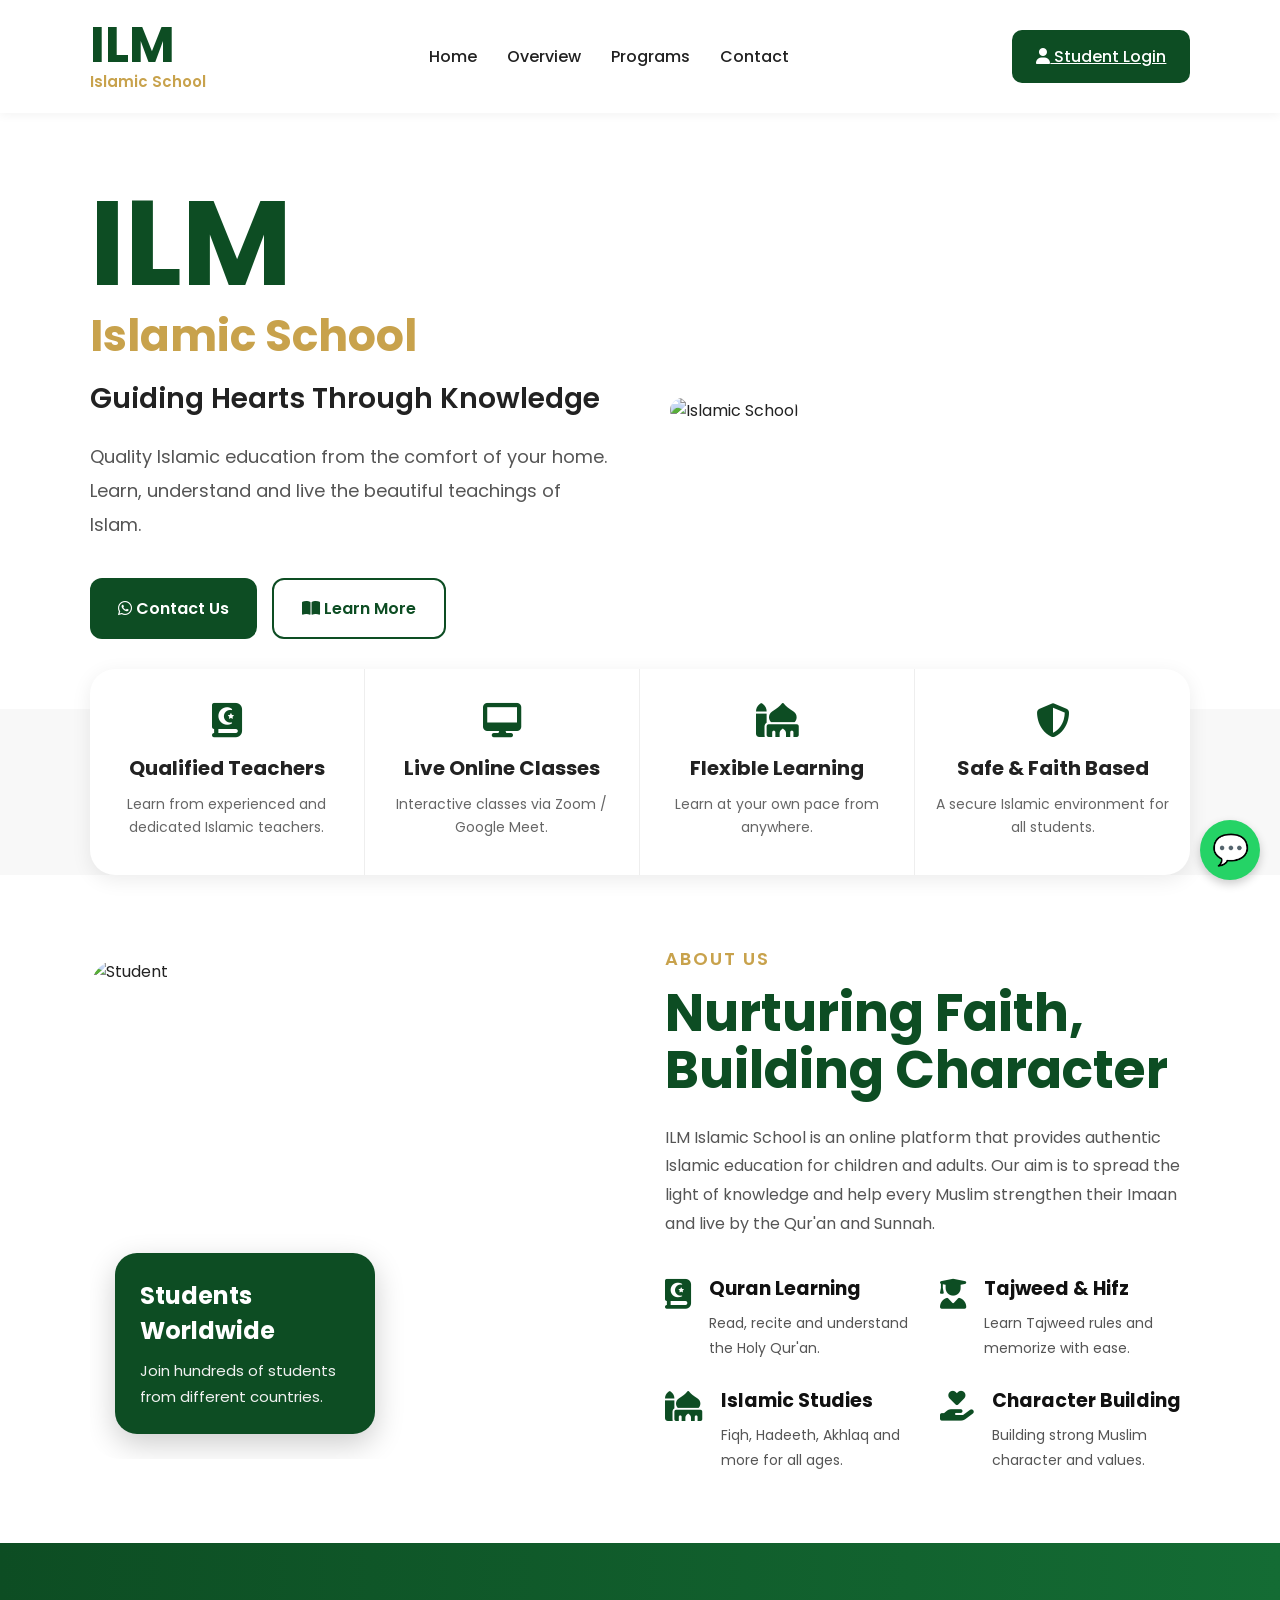
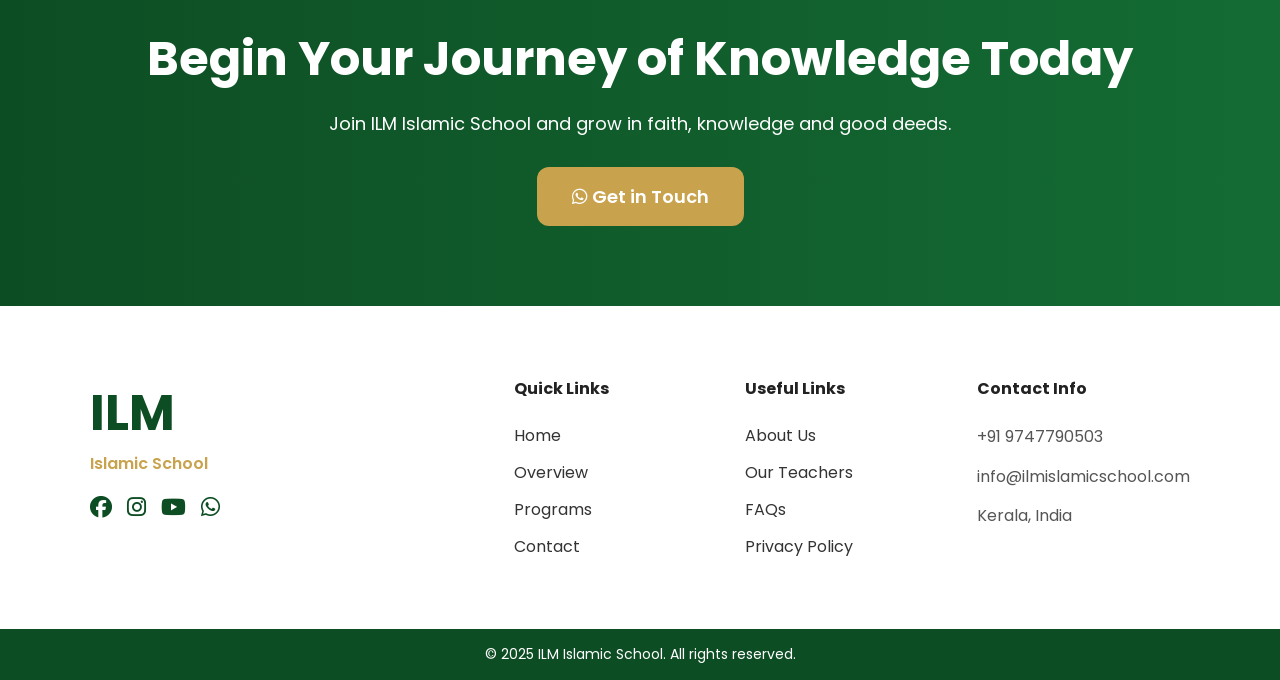
==== commit da495a77: "Update index.html" ====
--- a/index.html
+++ b/index.html
@@ -45,52 +45,11 @@
 </ul>
 </nav>
 
-<button class="login-btn">
+<a href="student-login.html" class="login-btn">
 <i class="fa-solid fa-user"></i>
 Student Login
-</button>
-
+</a>
 </header>
-<section class="student-login-page">
-
-<div class="login-left">
-
-<img src="student-login.jpg.png" alt="Student Login">
-
-</div>
-
-<div class="login-right">
-
-<h5>
-<i class="fa-solid fa-user-graduate"></i>
-STUDENT PORTAL
-</h5>
-
-<h2>
-Welcome Back <br>
-Student
-</h2>
-
-<p>
-Login to continue your Islamic learning journey.
-</p>
-
-<form class="student-login-form">
-
-<input type="email" placeholder="Email Address">
-
-<input type="password" placeholder="Password">
-
-<button type="submit">
-<i class="fa-solid fa-right-to-bracket"></i>
-Login
-</button>
-
-</form>
-
-</div>
-
-</section>
 <!-- HERO -->
 
 <section class="hero fade-in">
--- a/style.css
+++ b/style.css
@@ -1178,3 +1178,85 @@
 }
 
 }
+.student-login-page{
+display:grid;
+grid-template-columns:1fr 1fr;
+min-height:100vh;
+background:#f8f8f8;
+}
+
+.login-left img{
+width:100%;
+height:100%;
+object-fit:cover;
+}
+
+.login-right{
+display:flex;
+flex-direction:column;
+justify-content:center;
+padding:80px;
+background:white;
+}
+
+.login-right h5{
+color:#c8a24c;
+font-size:18px;
+margin-bottom:15px;
+}
+
+.login-right h2{
+font-size:60px;
+color:#0d4d23;
+margin-bottom:20px;
+line-height:1.1;
+}
+
+.login-right p{
+font-size:17px;
+color:#555;
+margin-bottom:30px;
+}
+
+.student-login-form{
+display:flex;
+flex-direction:column;
+gap:20px;
+}
+
+.student-login-form input{
+padding:18px;
+border:1px solid #ddd;
+border-radius:12px;
+font-size:16px;
+}
+
+.student-login-form button{
+background:#0d4d23;
+color:white;
+border:none;
+padding:18px;
+border-radius:12px;
+font-size:18px;
+cursor:pointer;
+}
+
+@media(max-width:768px){
+
+.student-login-page{
+grid-template-columns:1fr;
+}
+
+.login-right{
+padding:40px 25px;
+}
+
+.login-right h2{
+font-size:42px;
+}
+
+.login-left img{
+height:350px;
+}
+
+}
